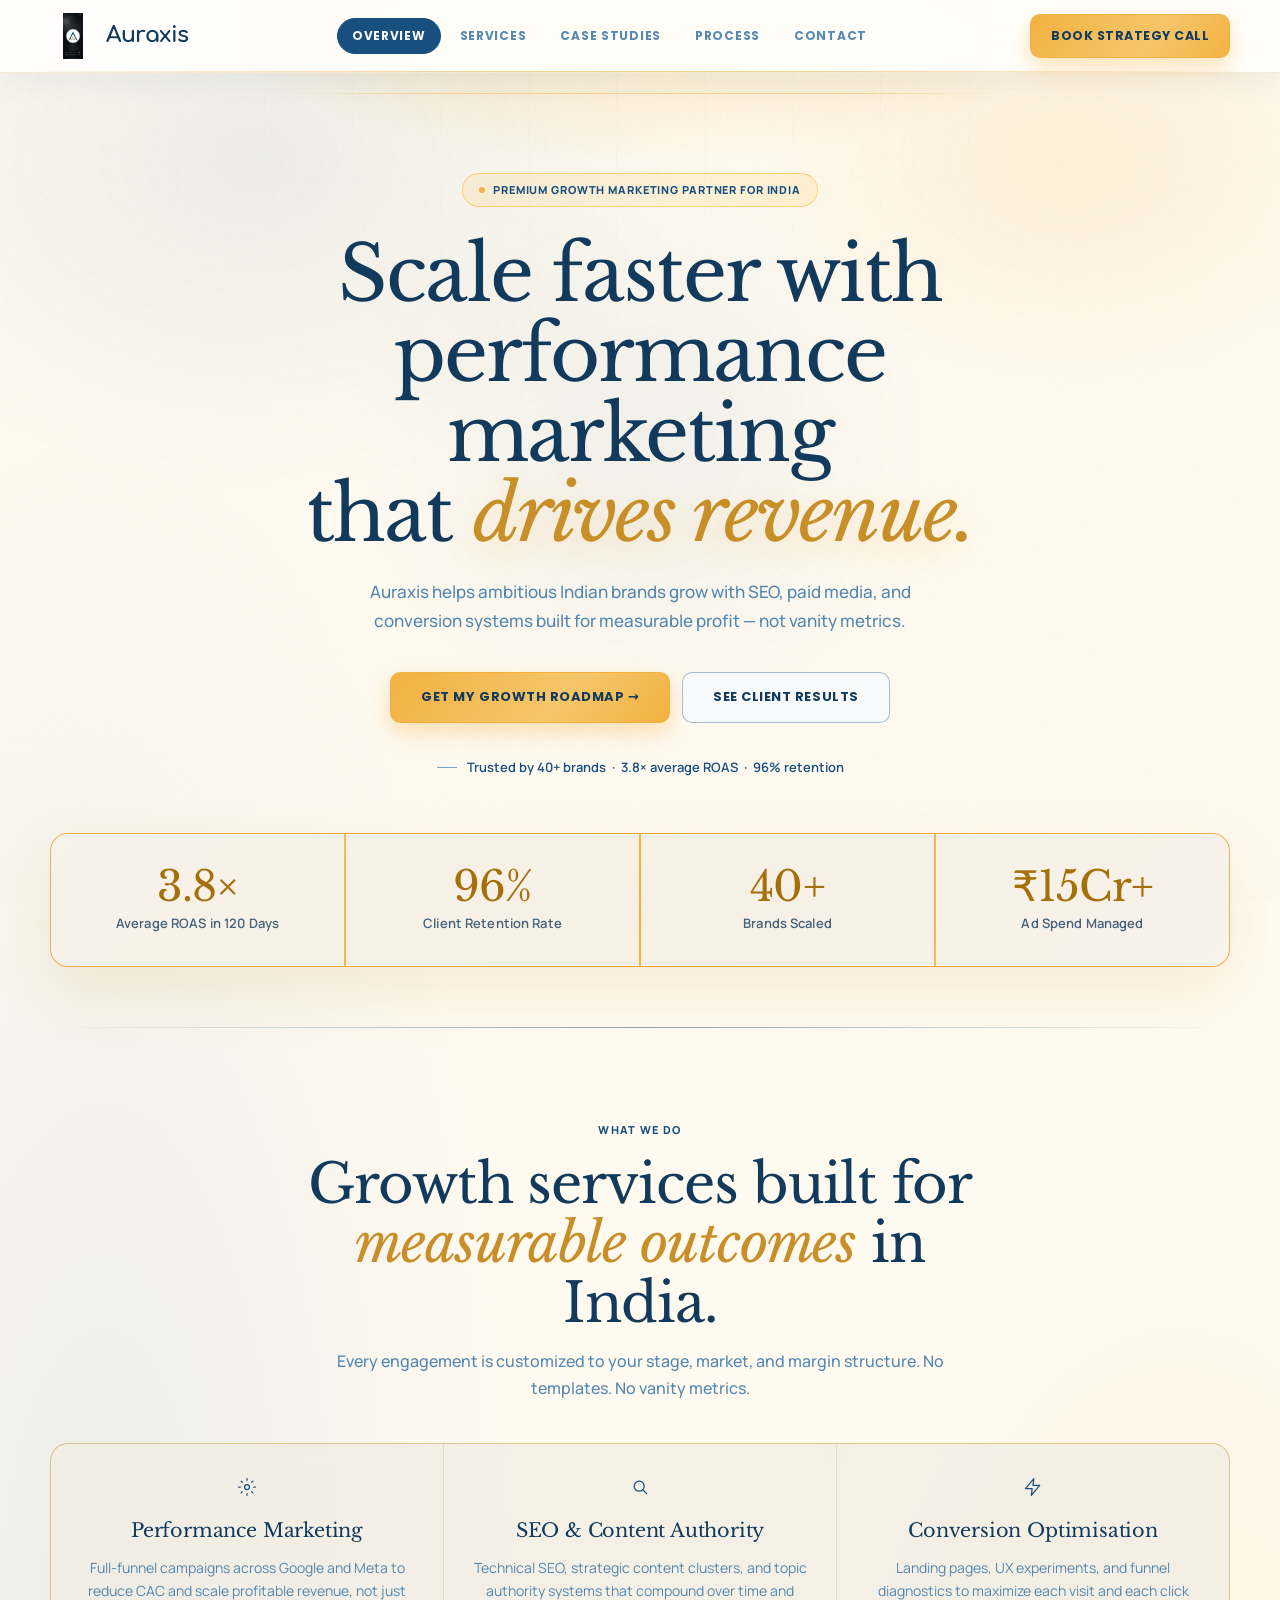
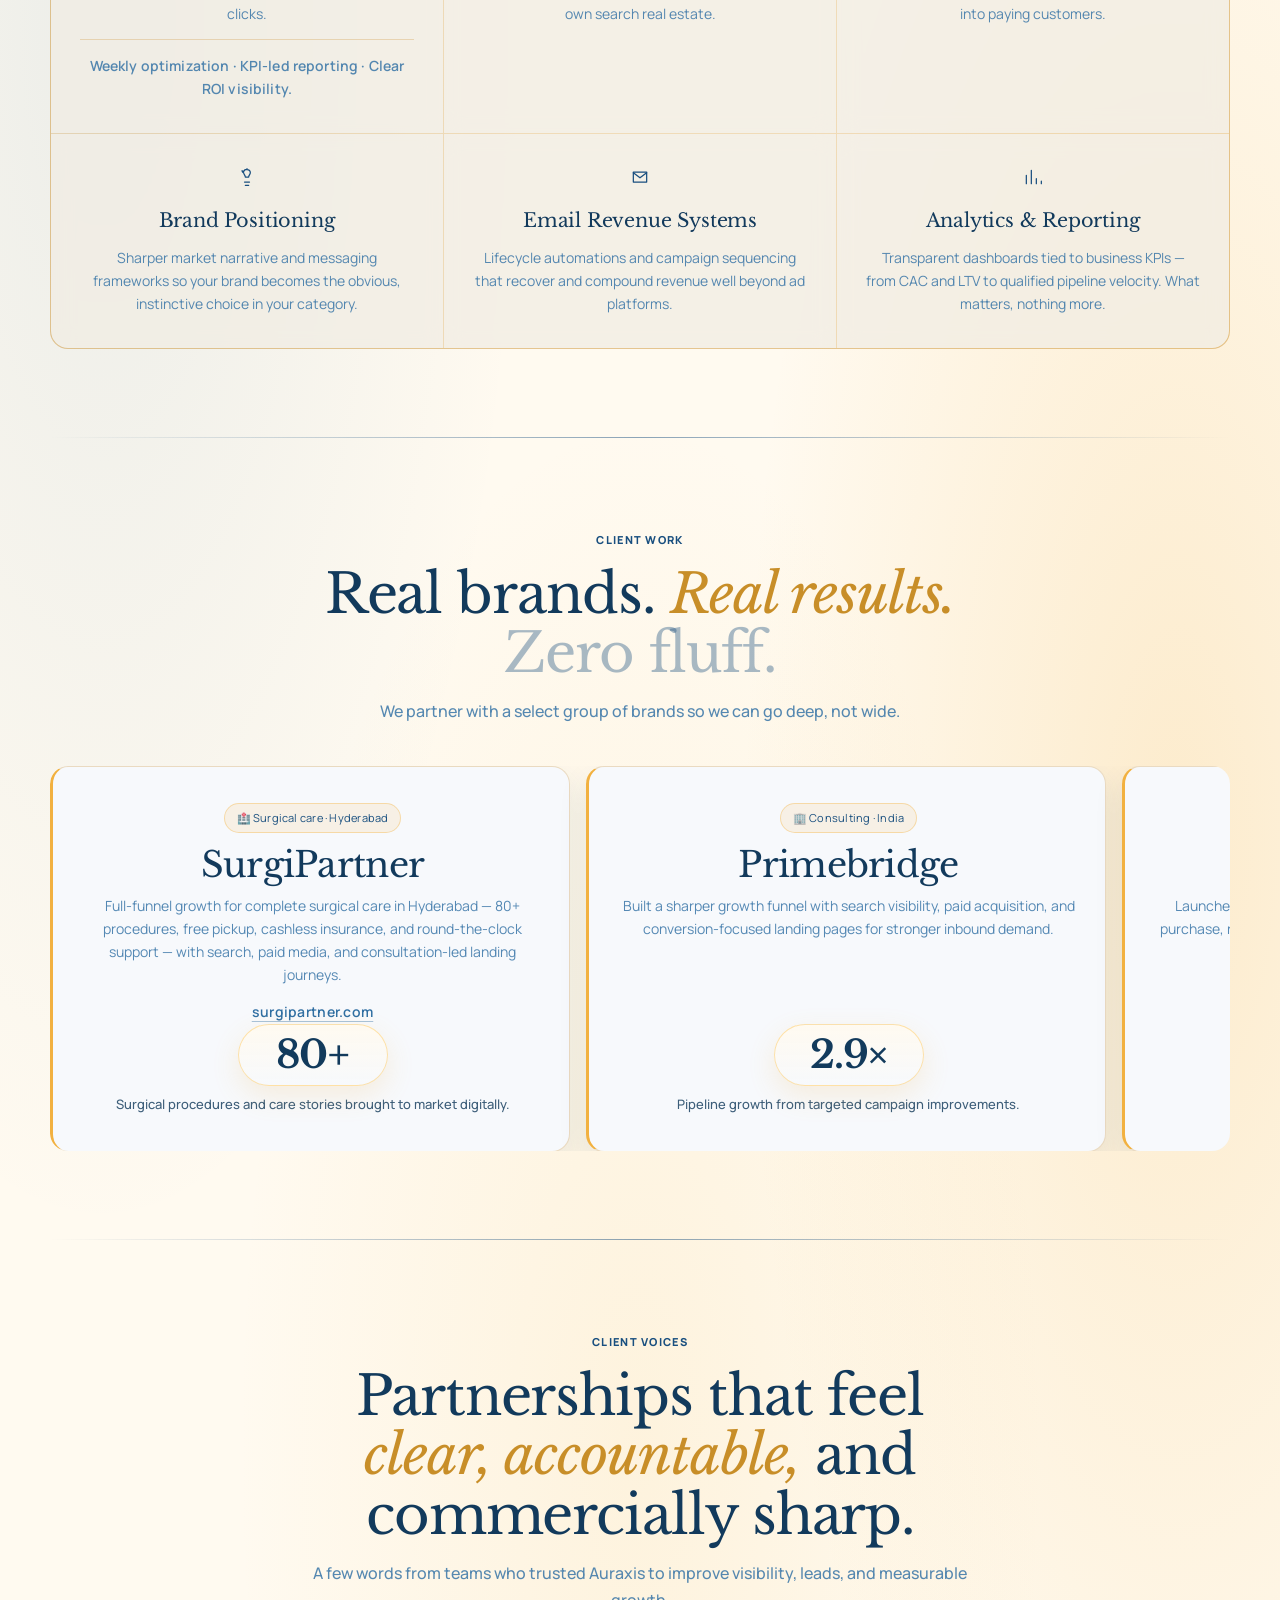
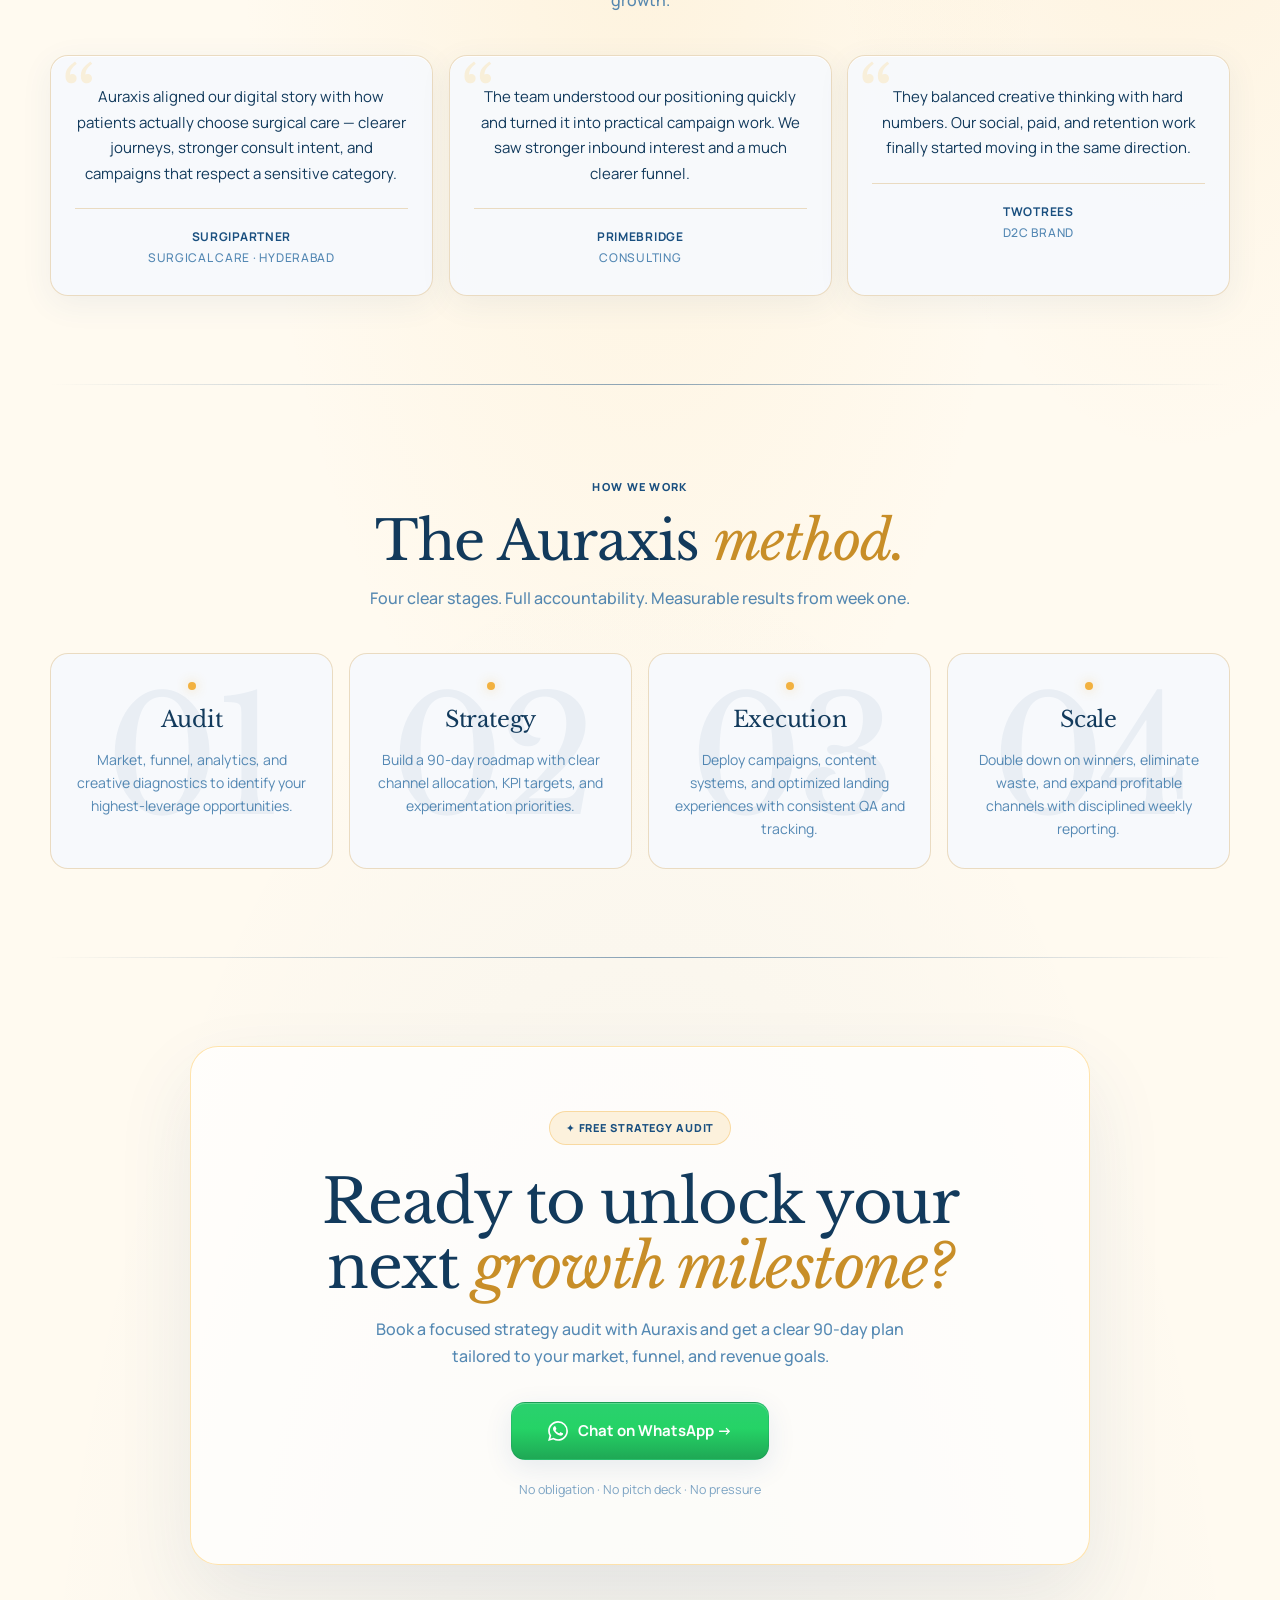
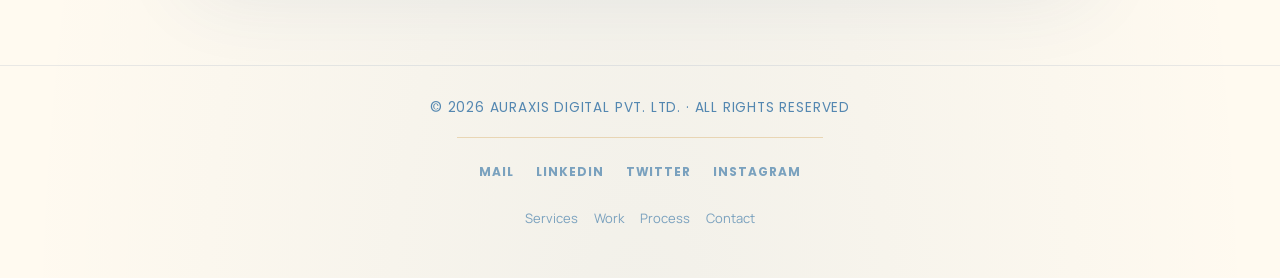
==== index.html @ 8d2d5de3 "Prepare the site for GitHub Pages deployment with a simplified root layout and updated deployment wo" ====
<!DOCTYPE html>

<html lang="en-IN">
<head>
  <meta charset="UTF-8" />
  <meta name="viewport" content="width=device-width, initial-scale=1.0" />
  <title>Auraxis India | Digital Marketing Agency for Growth</title>
  <meta name="description" content="Auraxis is a premium digital marketing agency in India helping brands scale with SEO, performance marketing, creative strategy, and conversion optimization." />
  <meta name="robots" content="index, follow, max-image-preview:large" />
  <meta name="author" content="Auraxis Digital India" />
  <meta name="keywords" content="digital marketing agency India, SEO agency India, performance marketing India, growth marketing India, Auraxis" />
  <link rel="canonical" href="https://auraxis.com/" />
  <meta property="og:type" content="website" />
  <meta property="og:title" content="Auraxis India | Digital Marketing Agency for Growth" />
  <meta property="og:description" content="Scale your brand across India with SEO, paid growth, and conversion-focused digital strategy." />
  <meta property="og:url" content="https://auraxis.com/" />
  <meta property="og:site_name" content="Auraxis India" />
  <meta property="og:image" content="https://auraxis.com/assets/auraxis-logo.png" />
  <meta property="og:image:alt" content="Auraxis India logo" />
  <meta name="twitter:card" content="summary_large_image" />
  <meta name="twitter:title" content="Auraxis India | Digital Marketing Agency for Growth" />
  <meta name="twitter:description" content="Premium digital marketing services for Indian brands: SEO, paid media, and conversion systems." />
  <meta name="twitter:image" content="https://auraxis.com/assets/auraxis-logo.png" />

  <link rel="preconnect" href="https://fonts.googleapis.com" />
  <link rel="preconnect" href="https://fonts.gstatic.com" crossorigin />
  <link href="https://fonts.googleapis.com/css2?family=Comfortaa:wght@400;500;600;700&family=Libre+Baskerville:ital,wght@0,400;0,700;1,400&family=Manrope:wght@400;500;600;700;800&family=Poppins:wght@400;500;600;700;800&display=swap" rel="stylesheet" />

  <script type="application/ld+json">
    {
      "@context": "https://schema.org",
      "@type": "Organization",
      "name": "Auraxis India",
      "url": "https://auraxis.com/",
      "logo": "https://auraxis.com/assets/auraxis-logo.png",
      "description": "Digital marketing agency in India focused on SEO, performance marketing, and conversion growth.",
      "email": "hello@auraxis.com",
      "sameAs": []
    }
  </script>

  <link rel="stylesheet" href="./styles.css" />

</head>
<body>

  <div class="ambient" aria-hidden="true">
    <div class="amb-1"></div>
    <div class="amb-2"></div>
    <div class="amb-3"></div>
  </div>
  <div class="gridlines" aria-hidden="true"></div>

<a class="skip-link" href="#main-content">Skip to main content</a>

  <!-- NAV -->

  <nav class="nav">
    <div class="nav-inner">
      <a class="brand" href="#top" aria-label="Auraxis — home">
        <img class="brand-logo" src="./assets/auraxis-logo.png" width="46" height="46" alt="Auraxis" />
        <span class="brand-name">Auraxis</span>
      </a>
      <button class="nav-toggle" type="button" aria-label="Open navigation menu" aria-expanded="false" aria-controls="primary-navigation">
        <span aria-hidden="true"></span>
        <span aria-hidden="true"></span>
        <span aria-hidden="true"></span>
      </button>
      <div class="nav-tabs" id="primary-navigation" aria-label="Section navigation">
        <a class="tab-link is-active" href="#top">Overview</a>
        <a class="tab-link" href="#services">Services</a>
        <a class="tab-link" href="#work">Case Studies</a>
        <a class="tab-link" href="#process">Process</a>
        <a class="tab-link" href="#contact">Contact</a>
      </div>
      <a class="btn btn-gold nav-cta" href="#contact">Book Strategy Call</a>
    </div>
  </nav>

  <main id="main-content">

  <!-- HERO -->

  <header class="hero container" id="top">
    <div class="hero-inner">
      <div class="eyebrow" data-reveal>Premium Growth Marketing Partner for India</div>
      <h1 data-reveal style="--delay:80ms;">
        Scale faster with<br>
        performance marketing<br>
        that <em>drives revenue.</em>
      </h1>
      <p class="hero-sub" data-reveal style="--delay:160ms;">
        Auraxis helps ambitious Indian brands grow with SEO, paid media, and conversion
        systems built for measurable profit — not vanity metrics.
      </p>
      <div class="hero-cta" data-reveal style="--delay:230ms;">
        <a href="#contact" class="btn btn-gold btn-lg">Get My Growth Roadmap →</a>
        <a href="#work" class="btn btn-lg">See Client Results</a>
      </div>
      <p class="hero-proof" data-reveal style="--delay:290ms;">
        Trusted by 40+ brands &nbsp;·&nbsp; 3.8× average ROAS &nbsp;·&nbsp; 96% retention
      </p>
    </div>

    <div class="stats" data-reveal style="--delay:380ms;">
      <div class="stat">
        <strong>3.8×</strong>
        <span>Average ROAS in 120 Days</span>
      </div>
      <div class="stat">
        <strong>96%</strong>
        <span>Client Retention Rate</span>
      </div>
      <div class="stat">
        <strong>40+</strong>
        <span>Brands Scaled</span>
      </div>
      <div class="stat">
        <strong>₹15Cr+</strong>
        <span>Ad Spend Managed</span>
      </div>
    </div>

  </header>

  <div class="rule"></div>

  <!-- SERVICES -->

  <section id="services">
    <div class="container">
      <div data-reveal>
        <span class="section-label">What We Do</span>
        <h2 class="sec-h2">Growth services built for <em>measurable outcomes</em> in India.</h2>
        <p class="sec-sub">Every engagement is customized to your stage, market, and margin structure. No templates. No vanity metrics.</p>
      </div>

      <div class="services-grid">
    <div class="svc-card" data-reveal>
      <span class="svc-icon" aria-hidden="true"><svg width="20" height="20" viewBox="0 0 24 24" fill="none" xmlns="http://www.w3.org/2000/svg"><circle cx="12" cy="12" r="3" stroke="var(--teal)" stroke-width="1.5"/><path d="M12 2v2M12 20v2M2 12h2M20 12h2M4.93 4.93l1.41 1.41M17.66 17.66l1.41 1.41M4.93 19.07l1.41-1.41M17.66 6.34l1.41-1.41" stroke="var(--teal)" stroke-width="1.5" stroke-linecap="round"/></svg></span>
      <h3>Performance Marketing</h3>
      <p>Full-funnel campaigns across Google and Meta to reduce CAC and scale profitable revenue, not just clicks.</p>
      <p class="svc-proof">Weekly optimization · KPI-led reporting · Clear ROI visibility.</p>
      <span class="svc-arrow">↗</span>
    </div>
    <div class="svc-card" data-reveal style="--delay:60ms;">
      <span class="svc-icon" aria-hidden="true"><svg width="20" height="20" viewBox="0 0 24 24" fill="none" xmlns="http://www.w3.org/2000/svg"><circle cx="11" cy="11" r="6" stroke="var(--teal)" stroke-width="1.5"/><path d="M20 20l-4.35-4.35" stroke="var(--teal)" stroke-width="1.5" stroke-linecap="round"/></svg></span>
      <h3>SEO & Content Authority</h3>
      <p>Technical SEO, strategic content clusters, and topic authority systems that compound over time and own search real estate.</p>
      <span class="svc-arrow">↗</span>
    </div>
    <div class="svc-card" data-reveal style="--delay:120ms;">
      <span class="svc-icon" aria-hidden="true"><svg width="20" height="20" viewBox="0 0 24 24" fill="none" xmlns="http://www.w3.org/2000/svg"><path d="M13 2L3 14h8l-1 8 10-12h-8l1-8z" stroke="var(--teal)" stroke-width="1.5" stroke-linejoin="round" stroke-linecap="round"/></svg></span>
      <h3>Conversion Optimisation</h3>
      <p>Landing pages, UX experiments, and funnel diagnostics to maximize each visit and each click into paying customers.</p>
      <span class="svc-arrow">↗</span>
    </div>
    <div class="svc-card" data-reveal style="--delay:60ms;">
      <span class="svc-icon" aria-hidden="true"><svg width="20" height="20" viewBox="0 0 24 24" fill="none" xmlns="http://www.w3.org/2000/svg"><path d="M9 18h6M10 22h4M12 2v1M8 5.5A4 4 0 0112 3a4 4 0 014 4c0 2-2 3-2 5h-4c0-2-2-3-2-5a4 4 0 01-2-2.5z" stroke="var(--teal)" stroke-width="1.5" stroke-linecap="round" stroke-linejoin="round"/></svg></span>
      <h3>Brand Positioning</h3>
      <p>Sharper market narrative and messaging frameworks so your brand becomes the obvious, instinctive choice in your category.</p>
      <span class="svc-arrow">↗</span>
    </div>
    <div class="svc-card" data-reveal style="--delay:120ms;">
      <span class="svc-icon" aria-hidden="true"><svg width="20" height="20" viewBox="0 0 24 24" fill="none" xmlns="http://www.w3.org/2000/svg"><path d="M4 6h16v12H4V6z" stroke="var(--teal)" stroke-width="1.5" stroke-linejoin="round"/><path d="M4 7l8 6 8-6" stroke="var(--teal)" stroke-width="1.5" stroke-linecap="round" stroke-linejoin="round"/></svg></span>
      <h3>Email Revenue Systems</h3>
      <p>Lifecycle automations and campaign sequencing that recover and compound revenue well beyond ad platforms.</p>
      <span class="svc-arrow">↗</span>
    </div>
    <div class="svc-card" data-reveal style="--delay:180ms;">
      <span class="svc-icon" aria-hidden="true"><svg width="20" height="20" viewBox="0 0 24 24" fill="none" xmlns="http://www.w3.org/2000/svg"><path d="M4 20V10M10 20V4M16 20v-6M22 20v-3" stroke="var(--teal)" stroke-width="1.5" stroke-linecap="round"/></svg></span>
      <h3>Analytics & Reporting</h3>
      <p>Transparent dashboards tied to business KPIs — from CAC and LTV to qualified pipeline velocity. What matters, nothing more.</p>
      <span class="svc-arrow">↗</span>
    </div>
      </div>
    </div>

  </section>

  <div class="rule"></div>

  <!-- CASE STUDIES -->

  <section id="work">
    <div class="container">
      <div data-reveal>
        <span class="section-label">Client Work</span>
        <h2 class="sec-h2">Real brands. <em>Real results.</em> <span class="dim">Zero fluff.</span></h2>
        <p class="sec-sub">We partner with a select group of brands so we can go deep, not wide.</p>
      </div>
      <div class="cases-viewport">
      <div class="cases">
        <article class="case-card" data-reveal>
          <div>
            <span class="case-tag">🏥 Surgical care · Hyderabad</span>
            <h3>SurgiPartner</h3>
            <p>Full-funnel growth for complete surgical care in Hyderabad — 80+ procedures, free pickup, cashless insurance, and round-the-clock support — with search, paid media, and consultation-led landing journeys.</p>
            <p class="case-site"><a href="https://surgipartner.com/" target="_blank" rel="noopener noreferrer">surgipartner.com</a></p>
          </div>
          <div>
            <div class="case-kpi">80+</div>
            <p class="case-result-label">Surgical procedures and care stories brought to market digitally.</p>
          </div>
        </article>
        <article class="case-card" data-reveal style="--delay:80ms;">
          <div>
            <span class="case-tag">🏢 Consulting · India</span>
            <h3>Primebridge</h3>
            <p>Built a sharper growth funnel with search visibility, paid acquisition, and conversion-focused landing pages for stronger inbound demand.</p>
          </div>
          <div>
            <div class="case-kpi">2.9×</div>
            <p class="case-result-label">Pipeline growth from targeted campaign improvements.</p>
          </div>
        </article>
        <article class="case-card" data-reveal style="--delay:140ms;">
          <div>
            <span class="case-tag">🌿 D2C Food Brand · Mumbai</span>
            <h3>TwoTrees</h3>
            <p>Launched an integrated social and paid system focused on repeat purchase, retention, and organic community building across Instagram and Meta.</p>
          </div>
          <div>
            <div class="case-kpi">3.7×</div>
            <p class="case-result-label">Return on ad spend while improving customer LTV.</p>
          </div>
        </article>
        <article class="case-card" data-reveal style="--delay:200ms;">
          <div>
            <span class="case-tag">🎨 Design Studio · India</span>
            <h3>ArtisticSpaze</h3>
            <p>Refined positioning, content, and lead-generation journeys to turn creative credibility into consistent discovery and inquiry volume.</p>
          </div>
          <div>
            <div class="case-kpi">+185%</div>
            <p class="case-result-label">Increase in qualified inquiries through search and social.</p>
          </div>
        </article>
        <article class="case-card" aria-hidden="true">
          <div>
            <span class="case-tag">🏥 Surgical care · Hyderabad</span>
            <h3>SurgiPartner</h3>
            <p>Full-funnel growth for complete surgical care in Hyderabad — 80+ procedures, free pickup, cashless insurance, and round-the-clock support — with search, paid media, and consultation-led landing journeys.</p>
            <p class="case-site"><a href="https://surgipartner.com/" target="_blank" rel="noopener noreferrer" tabindex="-1">surgipartner.com</a></p>
          </div>
          <div>
            <div class="case-kpi">80+</div>
            <p class="case-result-label">Surgical procedures and care stories brought to market digitally.</p>
          </div>
        </article>
        <article class="case-card" aria-hidden="true">
          <div>
            <span class="case-tag">🏢 Consulting · India</span>
            <h3>Primebridge</h3>
            <p>Built a sharper growth funnel with search visibility, paid acquisition, and conversion-focused landing pages for stronger inbound demand.</p>
          </div>
          <div>
            <div class="case-kpi">2.9×</div>
            <p class="case-result-label">Pipeline growth from targeted campaign improvements.</p>
          </div>
        </article>
        <article class="case-card" aria-hidden="true">
          <div>
            <span class="case-tag">🌿 D2C Food Brand · Mumbai</span>
            <h3>TwoTrees</h3>
            <p>Launched an integrated social and paid system focused on repeat purchase, retention, and organic community building across Instagram and Meta.</p>
          </div>
          <div>
            <div class="case-kpi">3.7×</div>
            <p class="case-result-label">Return on ad spend while improving customer LTV.</p>
          </div>
        </article>
        <article class="case-card" aria-hidden="true">
          <div>
            <span class="case-tag">🎨 Design Studio · India</span>
            <h3>ArtisticSpaze</h3>
            <p>Refined positioning, content, and lead-generation journeys to turn creative credibility into consistent discovery and inquiry volume.</p>
          </div>
          <div>
            <div class="case-kpi">+185%</div>
            <p class="case-result-label">Increase in qualified inquiries through search and social.</p>
          </div>
        </article>
      </div>
      </div>
    </div>
  </section>

  <div class="rule"></div>

  <!-- TESTIMONIALS -->

  <section id="testimonials">
    <div class="container">
      <div data-reveal>
        <span class="section-label">Client Voices</span>
        <h2 class="sec-h2">Partnerships that feel <em>clear, accountable,</em> and commercially sharp.</h2>
        <p class="sec-sub">A few words from teams who trusted Auraxis to improve visibility, leads, and measurable growth.</p>
      </div>
      <div class="testimonials-grid">
        <article class="quote-card" data-reveal>
          <p>Auraxis aligned our digital story with how patients actually choose surgical care — clearer journeys, stronger consult intent, and campaigns that respect a sensitive category.</p>
          <div class="quote-author">SurgiPartner <span>Surgical care · Hyderabad</span></div>
        </article>
        <article class="quote-card" data-reveal style="--delay:80ms;">
          <p>The team understood our positioning quickly and turned it into practical campaign work. We saw stronger inbound interest and a much clearer funnel.</p>
          <div class="quote-author">Primebridge <span>Consulting</span></div>
        </article>
        <article class="quote-card" data-reveal style="--delay:160ms;">
          <p>They balanced creative thinking with hard numbers. Our social, paid, and retention work finally started moving in the same direction.</p>
          <div class="quote-author">TwoTrees <span>D2C Brand</span></div>
        </article>
      </div>
    </div>
  </section>

  <div class="rule"></div>

  <!-- PROCESS -->

  <section id="process">
    <div class="container">
      <div data-reveal>
        <span class="section-label">How We Work</span>
        <h2 class="sec-h2">The Auraxis <em>method.</em></h2>
        <p class="sec-sub">Four clear stages. Full accountability. Measurable results from week one.</p>
      </div>
      <div class="process-grid">
        <article class="step-card" data-reveal>
          <div class="step-dot"></div>
          <div class="step-num">01</div>
          <h4>Audit</h4>
          <p>Market, funnel, analytics, and creative diagnostics to identify your highest-leverage opportunities.</p>
        </article>
        <article class="step-card" data-reveal style="--delay:70ms;">
          <div class="step-dot"></div>
          <div class="step-num">02</div>
          <h4>Strategy</h4>
          <p>Build a 90-day roadmap with clear channel allocation, KPI targets, and experimentation priorities.</p>
        </article>
        <article class="step-card" data-reveal style="--delay:130ms;">
          <div class="step-dot"></div>
          <div class="step-num">03</div>
          <h4>Execution</h4>
          <p>Deploy campaigns, content systems, and optimized landing experiences with consistent QA and tracking.</p>
        </article>
        <article class="step-card" data-reveal style="--delay:190ms;">
          <div class="step-dot"></div>
          <div class="step-num">04</div>
          <h4>Scale</h4>
          <p>Double down on winners, eliminate waste, and expand profitable channels with disciplined weekly reporting.</p>
        </article>
      </div>
    </div>
  </section>

  <div class="rule"></div>

  <!-- CTA -->

  <section id="contact">
    <div class="container">
      <div class="cta-wrap" data-reveal>
        <div class="cta-box">
          <div class="cta-badge">✦ Free Strategy Audit</div>
          <h2>Ready to unlock your<br>next <em>growth milestone?</em></h2>
          <p>Book a focused strategy audit with Auraxis and get a clear 90-day plan tailored to your market, funnel, and revenue goals.</p>
          <div class="contact-form">
            <a
              class="btn-whatsapp form-field-full"
              href="https://wa.me/918867850733?text=Hi%20Auraxis%2C%20I%20would%20like%20to%20book%20a%20free%20strategy%20audit."
              target="_blank"
              rel="noopener noreferrer"
            >
              <svg class="btn-whatsapp-icon" width="20" height="20" viewBox="0 0 24 24" aria-hidden="true" xmlns="http://www.w3.org/2000/svg"><path fill="#fff" d="M17.472 14.382c-.297-.149-1.758-.867-2.03-.967-.273-.099-.471-.148-.67.15-.197.297-.767.966-.94 1.164-.173.199-.347.223-.644.075-.297-.15-1.255-.463-2.39-1.475-.883-.788-1.48-1.761-1.653-2.059-.173-.297-.018-.458.13-.606.134-.133.298-.347.446-.52.149-.174.198-.298.298-.497.099-.198.05-.371-.025-.52-.075-.149-.669-1.612-.916-2.207-.242-.579-.487-.5-.669-.51-.173-.008-.371-.01-.57-.01-.198 0-.52.074-.792.372-.272.297-1.04 1.016-1.04 2.479 0 1.462 1.065 2.875 1.213 3.074.149.198 2.096 3.2 5.077 4.487.709.306 1.262.489 1.694.625.712.227 1.36.195 1.871.118.571-.085 1.758-.719 2.006-1.413.248-.694.248-1.289.173-1.413-.074-.124-.272-.198-.57-.347m-5.421 7.403h-.004a9.87 9.87 0 01-5.031-1.378l-.361-.214-3.741.982.998-3.648-.235-.374a9.86 9.86 0 01-1.51-5.26c.001-5.45 4.436-9.884 9.888-9.884 2.64 0 5.122 1.03 6.988 2.898a9.825 9.825 0 012.893 6.994c-.003 5.45-4.435 9.884-9.885 9.884m8.413-18.297A11.815 11.815 0 0012.05 0C5.495 0 .16 5.335.157 11.892c0 2.096.547 4.142 1.588 5.945L.057 24l6.305-1.654a11.882 11.882 0 005.683 1.448h.005c6.554 0 11.89-5.335 11.893-11.893a11.821 11.821 0 00-3.48-8.413z"/></svg>
              Chat on WhatsApp →
            </a>
          </div>
          <p class="cta-note">No obligation · No pitch deck · No pressure</p>
        </div>
      </div>
    </div>
  </section>

  </main>

  <!-- FOOTER -->

  <footer>
    <div class="footer-inner">
      <p class="footer-copy">© 2026 Auraxis Digital Pvt. Ltd. · All Rights Reserved</p>
      <nav class="footer-social" aria-label="Social and email">
        <a class="footer-social-link" href="mailto:hello@auraxis.com">Mail</a>
        <a class="footer-social-link" href="https://www.linkedin.com/company/auraxis" target="_blank" rel="noopener noreferrer">LinkedIn</a>
        <a class="footer-social-link" href="https://twitter.com/auraxis" target="_blank" rel="noopener noreferrer">Twitter</a>
        <a class="footer-social-link" href="https://www.instagram.com/auraxis.media?igsh=MWVzancxaWY5czk3Nw==" target="_blank" rel="noopener noreferrer">Instagram</a>
      </nav>
      <ul class="footer-links">
        <li><a href="#services">Services</a></li>
        <li><a href="#work">Work</a></li>
        <li><a href="#process">Process</a></li>
        <li><a href="#contact">Contact</a></li>
      </ul>
    </div>
  </footer>

  <script>
    const nav = document.querySelector('.nav');
    const navToggle = document.querySelector('.nav-toggle');
    const navLinks = Array.from(document.querySelectorAll('.tab-link, .nav-cta, .brand'));

    if (nav && navToggle) {
      const setMenuOpen = isOpen => {
        nav.classList.toggle('is-open', isOpen);
        navToggle.setAttribute('aria-expanded', String(isOpen));
        navToggle.setAttribute('aria-label', isOpen ? 'Close navigation menu' : 'Open navigation menu');
      };

      navToggle.addEventListener('click', () => setMenuOpen(!nav.classList.contains('is-open')));
      navLinks.forEach(link => link.addEventListener('click', () => setMenuOpen(false)));
      document.addEventListener('keydown', event => {
        if (event.key === 'Escape') setMenuOpen(false);
      });
    }

    // Reveal on scroll
    const revealEls = document.querySelectorAll('[data-reveal]');
    const revealObs = new IntersectionObserver(entries => {
      entries.forEach(e => {
        if (e.isIntersecting) {
          e.target.classList.add('is-visible');
          revealObs.unobserve(e.target);
        }
      });
    }, { threshold: 0.1, rootMargin: '0px 0px -40px 0px' });
    revealEls.forEach(el => revealObs.observe(el));

    // Active tab on scroll
    const tabLinks = Array.from(document.querySelectorAll('.tab-link'));
    const sectionMap = tabLinks.reduce((acc, l) => {
      const el = document.querySelector(l.getAttribute('href'));
      if (el) acc.push({ id: el.id, el });
      return acc;
    }, []);

    const setActive = id => {
      tabLinks.forEach(l => l.classList.toggle('is-active', l.getAttribute('href') === `#${id}`));
    };

    const onScroll = () => {
      const scrollY = window.scrollY + 120;
      let current = sectionMap[0]?.id;
      for (const { id, el } of sectionMap) {
        if (el.offsetTop <= scrollY) current = id;
      }
      setActive(current);
      if (nav) nav.classList.toggle('scrolled', window.scrollY > 16);
    };

    window.addEventListener('scroll', onScroll, { passive: true });
    onScroll();

  </script>

</body>
</html>
---- styles.css ----
:root {
  /* Neutrals + surfaces — same hex tokens as v2; v1 maps them to yellow-forward surfaces + blue type */
  --bg: #fff2d6;
  --bg2: #fff2d6;
  --surface: #e3e8ef;
  --surface2: #fff2d6;
  --line: rgba(200, 142, 40, 0.28);
  --line2: rgba(25,79,127,0.5);
  --text: #123a5c;
  --muted: rgba(47, 111, 163, 0.82);
  --dim: rgba(47, 111, 163, 0.62);
  --inverse-text: #f7f9fc;
  --gold: #f2b140;
  --gold2: #f5c66a;
  --gold-text: #c88e28;
  --gold-glow: rgba(242,177,64,0.34);
  --gold-dim: rgba(242,177,64,0.16);
  --brand-blue: #194f7f;
  --brand-blue2: #2f6fa3;
  --support-blue: #2f6fa3;
  --support-blue-dark: #123a5c;
  --support-blue-light: #6f9fc7;
  --warm-cta: #c88e28;
  --warm-soft: #fff2d6;
  --neutral-100: #f7f9fc;
  --neutral-200: #e3e8ef;
  --success: #3bb273;
  --teal: var(--brand-blue);
  --teal2: var(--brand-blue2);
  --teal-glow: rgba(25,79,127,0.24);
  --max: 1180px;
  --r: 14px;
  --r2: 18px;
  /* Editorial golds (Mywork-aligned accents) */
  --gold-shine: #ffb21a;
  --gold-shine2: #ffd36b;
  --gold-accent: rgba(255, 178, 26, 1);
  --editorial-shadow: rgba(46, 80, 136, 0.12);
}

*, *::before, *::after { box-sizing: border-box; margin: 0; padding: 0; }
html { scroll-behavior: smooth; }

::selection {
  background: rgba(255, 178, 26, 0.3);
  color: #19304f;
}

main {
  position: relative;
  z-index: 1;
}

body {
  font-family: 'Manrope', system-ui, sans-serif;
  background:
    radial-gradient(ellipse 125% 88% at 50% -22%, rgba(255, 250, 240, 0.95) 0%, transparent 58%),
    radial-gradient(ellipse 72% 52% at 8% 32%, rgba(47, 111, 163, 0.09) 0%, transparent 46%),
    radial-gradient(ellipse 68% 48% at 92% 48%, rgba(242, 177, 64, 0.2) 0%, transparent 50%),
    radial-gradient(ellipse 88% 52% at 50% 102%, rgba(25, 79, 127, 0.06) 0%, transparent 55%),
    radial-gradient(ellipse 70% 45% at 50% 60%, rgba(245, 198, 106, 0.14) 0%, transparent 45%),
    #fffaf0;
  color: var(--text);
  overflow-x: hidden;
  -webkit-font-smoothing: antialiased;
  line-height: 1.6;
}

a { text-decoration: none; color: inherit; }
::-webkit-scrollbar { width: 2px; }
::-webkit-scrollbar-thumb { background: var(--gold); border-radius: 2px; }

/* ── NOISE OVERLAY (premium paper grain) ── */
body::before {
  content: '';
  position: fixed;
  inset: 0;
  pointer-events: none;
  z-index: 0;
  opacity: 0.035;
  background-image: url("data:image/svg+xml,%3Csvg viewBox='0 0 256 256' xmlns='http://www.w3.org/2000/svg'%3E%3Cfilter id='n'%3E%3CfeTurbulence type='fractalNoise' baseFrequency='0.85' numOctaves='4' stitchTiles='stitch'/%3E%3C/filter%3E%3Crect width='100%25' height='100%25' filter='url(%23n)'/%3E%3C/svg%3E");
  mix-blend-mode: multiply;
}

/* ── AMBIENT BG LAYERS ── */
.ambient {
  position: fixed; inset: 0; pointer-events: none; z-index: 0; opacity: 0.62;
}
.amb-1 {
  position: absolute;
  width: 980px; height: 760px;
  top: -220px; left: -240px;
  background: radial-gradient(ellipse at center, rgba(25, 79, 127, 0.12) 0%, transparent 62%);
  animation: ambFloat 18s ease-in-out infinite alternate;
}
.amb-2 {
  position: absolute;
  width: 780px; height: 560px;
  top: -120px; right: -180px;
  background: radial-gradient(ellipse at center, rgba(245, 198, 106, 0.32) 0%, transparent 58%);
  animation: ambFloat 22s ease-in-out infinite alternate-reverse;
}
.amb-3 {
  position: absolute;
  width: 720px; height: 720px;
  bottom: 12vh; left: 22%;
  background: radial-gradient(ellipse at center, rgba(47, 111, 163, 0.1) 0%, transparent 58%);
  animation: ambFloat 28s ease-in-out infinite alternate;
}
@keyframes ambFloat {
  0%   { transform: translate(0,0) scale(1); }
  50%  { transform: translate(40px, 30px) scale(1.06); }
  100% { transform: translate(-20px, 50px) scale(0.96); }
}

/* skip link */
.skip-link {
  position: absolute; left: 12px; top: -48px;
  padding: 10px 14px; background: var(--gold); color: var(--support-blue-dark);
  border-radius: 10px; font-weight: 700; z-index: 100;
}
.skip-link:focus { top: 12px; }

/* ── GRID LINE DECORATION ── */
.gridlines {
  position: fixed; inset: 0; pointer-events: none; z-index: 0;
  background-image:
    linear-gradient(rgba(25, 79, 127, 0.045) 1px, transparent 1px),
    linear-gradient(90deg, rgba(25, 79, 127, 0.045) 1px, transparent 1px);
  background-size: 88px 88px;
  mask-image: radial-gradient(ellipse 82% 70% at 50% 0%, rgba(0, 0, 0, 0.55) 0%, transparent 72%);
  opacity: 0.85;
}

/* ── NAV ── */
.nav {
  position: sticky; top: 0; z-index: 50;
  backdrop-filter: blur(24px) saturate(180%);
  -webkit-backdrop-filter: blur(24px) saturate(180%);
  background: rgba(255, 255, 255, 0.88);
  border-bottom: 1px solid rgba(200, 142, 40, 0.18);
  box-shadow:
    0 1px 0 rgba(255, 255, 255, 0.7) inset,
    0 10px 28px rgba(25, 79, 127, 0.06);
  transition: box-shadow 0.35s ease;
}
.nav.scrolled {
  box-shadow:
    0 1px 0 rgba(255, 255, 255, 0.7) inset,
    0 0 0 1px rgba(255, 178, 26, 0.08),
    0 12px 36px rgba(255, 178, 26, 0.14),
    0 18px 44px rgba(25, 79, 127, 0.07);
}
.nav::after {
  content: '';
  position: absolute;
  left: 0;
  right: 0;
  bottom: 0;
  height: 1px;
  background: linear-gradient(90deg, transparent 0%, rgba(242,177,64,0.55) 35%, rgba(245,198,106,0.75) 50%, rgba(242,177,64,0.55) 65%, transparent 100%);
  pointer-events: none;
}

.nav-inner {
  width: min(100% - 40px, var(--max));
  margin-inline: auto;
  height: 72px;
  display: flex; align-items: center; justify-content: space-between; gap: 20px;
}

.brand {
  display: inline-flex; align-items: center; gap: 10px;
  font-family: 'Comfortaa', system-ui, sans-serif;
  font-weight: 700; font-size: 18px;
  letter-spacing: -0.01em;
  flex-shrink: 0;
  text-decoration: none;
  color: inherit;
}
.brand-logo {
  width: 46px;
  height: 46px;
  object-fit: contain;
  flex-shrink: 0;
}
.brand-name {
  font-family: 'Comfortaa', system-ui, sans-serif;
  font-size: 22px;
  font-weight: 800;
  letter-spacing: -0.02em;
  color: var(--text);
}
@keyframes brand-pop { 0%, 100% { opacity: 1; } 50% { opacity: 1; } }

.nav-tabs {
  display: flex; align-items: center; gap: 4px;
  flex: 1; justify-content: center;
  overflow-x: auto; scrollbar-width: none;
}
.nav-tabs::-webkit-scrollbar { display: none; }

.nav-toggle {
  display: none;
  width: 44px;
  height: 44px;
  align-items: center;
  justify-content: center;
  flex-direction: column;
  gap: 5px;
  border: 1px solid rgba(25,79,127,0.36);
  border-radius: 10px;
  background: rgba(247,249,252,0.75);
  color: var(--text);
  cursor: pointer;
}
.nav-toggle span {
  width: 20px;
  height: 2px;
  border-radius: 999px;
  background: var(--brand-blue);
  transition: transform 0.2s, opacity 0.2s;
}
.nav.is-open .nav-toggle span:nth-child(1) { transform: translateY(7px) rotate(45deg); }
.nav.is-open .nav-toggle span:nth-child(2) { opacity: 0; }
.nav.is-open .nav-toggle span:nth-child(3) { transform: translateY(-7px) rotate(-45deg); }

.tab-link {
  color: var(--muted); font-size: 12px; font-weight: 700;
  font-family: 'Poppins', system-ui, sans-serif;
  letter-spacing: 0.06em;
  text-transform: uppercase;
  padding: 7px 14px; border-radius: 999px;
  border: 1px solid transparent; white-space: nowrap;
  transition: all 0.2s;
}
.tab-link:hover { color: var(--text); border-color: var(--line2); background: rgba(247,249,252,0.65); }
.tab-link.is-active { color: var(--inverse-text); background: var(--teal); border-color: var(--teal); font-weight: 700; }

.btn {
  display: inline-flex; align-items: center; gap: 8px;
  padding: 11px 20px; border-radius: 10px;
  font-size: 12.5px; font-weight: 700;
  font-family: 'Poppins', system-ui, sans-serif;
  letter-spacing: 0.04em;
  text-transform: uppercase;
  border: 1px solid rgba(25,79,127,0.36);
  background: rgba(247,249,252,0.85);
  color: var(--text);
  transition: all 0.22s;
  white-space: nowrap;
}
.btn:hover { background: var(--surface2); border-color: var(--brand-blue); transform: translateY(-1px); }
.btn-gold {
  background: linear-gradient(130deg, var(--gold) 0%, var(--gold2) 60%, var(--gold) 100%);
  border-color: var(--gold);
  color: var(--support-blue-dark);
  font-weight: 700;
  box-shadow: 0 10px 22px rgba(242,177,64,0.34);
}
.btn-gold:hover {
  background: linear-gradient(135deg, var(--gold2) 0%, var(--gold) 100%);
  border-color: var(--gold2);
  box-shadow:
    0 14px 28px rgba(242, 177, 64, 0.42),
    0 0 18px rgba(255, 178, 26, 0.45);
  transform: translateY(-2px);
}
.btn-lg { padding: 14px 30px; font-size: 13px; border-radius: 10px; }

/* ── CONTAINER ── */
.container {
  width: min(100% - 40px, var(--max));
  margin-inline: auto;
  position: relative; z-index: 1;
}

/* ── HERO ── */
.hero {
  padding: 100px 0 60px;
  position: relative; z-index: 1;
}
.hero::before {
  content: '';
  position: absolute;
  left: 50%;
  top: -80px;
  transform: translateX(-50%);
  width: min(900px, 100vw);
  height: 420px;
  background: radial-gradient(ellipse 72% 58% at 50% 0%, rgba(245,198,106,0.35) 0%, rgba(242,177,64,0.12) 45%, transparent 70%);
  pointer-events: none;
  z-index: -1;
}
.hero::after {
  content: '';
  position: absolute;
  left: 50%;
  top: 20px;
  transform: translateX(-50%);
  width: min(720px, 92vw);
  height: 1px;
  background: linear-gradient(90deg, transparent, rgba(242,177,64,0.45) 20%, rgba(245,198,106,0.65) 50%, rgba(242,177,64,0.45) 80%, transparent);
  pointer-events: none;
  z-index: -1;
}

.hero-inner {
  max-width: 820px;
  margin-inline: auto;
  text-align: center;
}

@keyframes eyebrow-shimmer {
  0% { background-position: 0% 50%; }
  100% { background-position: 200% 50%; }
}

.eyebrow {
  display: inline-flex; align-items: center; gap: 8px;
  background: linear-gradient(
    105deg,
    rgba(255, 178, 26, 0.1) 0%,
    rgba(255, 211, 107, 0.2) 35%,
    rgba(255, 178, 26, 0.12) 70%,
    rgba(255, 211, 107, 0.16) 100%
  );
  background-size: 220% 100%;
  animation: eyebrow-shimmer 6s ease-in-out infinite alternate;
  border: 1px solid rgba(255, 178, 26, 0.5);
  color: var(--teal);
  border-radius: 999px;
  font-size: 11px; font-weight: 800;
  letter-spacing: 0.08em; text-transform: uppercase;
  padding: 7px 16px;
  margin-bottom: 28px;
}
.eyebrow::before {
  content: '';
  width: 6px; height: 6px;
  border-radius: 50%;
  background: var(--gold);
  animation: pulse-dot 1.8s ease-in-out infinite;
}
@keyframes pulse-dot {
  0%, 100% { opacity: 1; transform: scale(1); }
  50% { opacity: 0.4; transform: scale(0.7); }
}

h1 {
  font-family: 'Libre Baskerville', Georgia, serif;
  font-size: clamp(2.6rem, 6vw, 5rem);
  font-weight: 400;
  line-height: 1.04;
  letter-spacing: -0.025em;
  color: var(--text);
  margin-bottom: 24px;
}
h1 em {
  font-family: 'Libre Baskerville', Georgia, serif;
  font-style: italic;
  font-weight: 400;
  color: var(--gold-text);
  text-shadow: 0 12px 36px rgba(242, 177, 64, 0.28);
}
h1 .dim { color: rgba(25, 79, 127, 0.38); }

.hero-sub {
  font-size: 17px; font-weight: 500;
  color: var(--muted);
  max-width: 560px;
  line-height: 1.7;
  margin-inline: auto;
  margin-bottom: 36px;
}

.hero-cta {
  display: flex; gap: 12px; flex-wrap: wrap;
  justify-content: center;
  margin-bottom: 24px;
}

.hero-proof {
  display: inline-flex; align-items: center; gap: 10px;
  color: var(--teal); font-size: 13px; font-weight: 600;
  margin-top: 10px;
  justify-content: center;
}
.hero-proof::before {
  content: '';
  display: inline-block;
  width: 20px; height: 1px;
  background: var(--dim);
}

/* stats strip */
.stats {
  margin-top: 56px;
  display: grid;
  grid-template-columns: repeat(4, 1fr);
  gap: 2px;
  background: linear-gradient(135deg, var(--gold2), var(--gold), var(--gold2));
  border: 1px solid rgba(200, 142, 40, 0.35);
  border-radius: var(--r2);
  overflow: hidden;
  box-shadow: 0 24px 60px rgba(200, 142, 40, 0.14);
}

.stat {
  background: rgba(247,249,252,0.88);
  padding: 24px 20px;
  text-align: center;
  display: flex;
  flex-direction: column;
  align-items: center;
  justify-content: center;
  min-height: 132px;
  transition: background 0.2s, color 0.2s;
}
.stat:hover { background: var(--brand-blue); }
.stat:hover strong {
  background: none;
  -webkit-background-clip: unset;
  background-clip: unset;
  -webkit-text-fill-color: var(--inverse-text);
  color: var(--inverse-text);
}
.stat:hover span { color: var(--neutral-200); }

.stat strong {
  display: block;
  font-family: 'Libre Baskerville', Georgia, serif;
  font-size: clamp(1.8rem, 3.5vw, 2.6rem);
  font-weight: 400;
  letter-spacing: -0.02em;
  line-height: 1;
  margin-bottom: 6px;
  color: #a56f0a;
  -webkit-text-fill-color: currentColor;
}
.stat span {
  color: rgba(18, 58, 92, 0.78);
  font-size: 13px;
  font-weight: 600;
  letter-spacing: 0.01em;
}

/* ── SECTION COMMON ── */
section { padding: 88px 0; scroll-margin-top: 94px; position: relative; z-index: 1; }

.section-label {
  display: inline-block;
  font-size: 11px; font-weight: 800;
  letter-spacing: 0.12em; text-transform: uppercase;
  color: var(--teal);
  margin-bottom: 16px;
}

.sec-h2 {
  font-family: 'Libre Baskerville', Georgia, serif;
  font-size: clamp(2rem, 4.5vw, 3.4rem);
  font-weight: 400; line-height: 1.1;
  letter-spacing: -0.02em;
  max-width: 700px;
}
.sec-h2 em { font-style: italic; color: var(--gold-text); }
.sec-h2 .dim { color: rgba(25, 79, 127, 0.38); }

.sec-sub {
  margin-top: 14px;
  color: var(--muted); font-size: 16px; font-weight: 500;
  max-width: 680px; line-height: 1.7;
}
#services .container > div:first-child,
#work .container > div:first-child,
#testimonials .container > div:first-child,
#process .container > div:first-child {
  text-align: center;
}
#services .sec-h2,
#work .sec-h2,
#testimonials .sec-h2,
#process .sec-h2,
#services .sec-sub,
#work .sec-sub,
#testimonials .sec-sub,
#process .sec-sub {
  margin-inline: auto;
}

/* ── DIVIDER LINE ── */
.rule {
  width: min(100% - 40px, var(--max));
  margin-inline: auto;
  height: 1px;
  background: linear-gradient(90deg, transparent, var(--line2), transparent);
}

/* ── SERVICES ── */
#services { background: transparent; }

.services-grid {
  margin-top: 40px;
  display: grid;
  grid-template-columns: repeat(3, 1fr);
  gap: 1px;
  background: var(--line);
  border: 1px solid var(--line);
  border-radius: var(--r2);
  overflow: hidden;
}

.svc-card {
  background: rgba(247, 249, 252, 0.68);
  backdrop-filter: blur(10px);
  -webkit-backdrop-filter: blur(10px);
  padding: 32px 28px;
  position: relative;
  border: 1px solid transparent;
  transition: background 0.3s, transform 0.28s, box-shadow 0.28s, border-color 0.28s;
  cursor: default;
  text-align: center;
}
.svc-card::before {
  content: '';
  position: absolute;
  inset: 0 0 auto 0;
  height: 4px;
  background: linear-gradient(90deg, var(--gold), var(--gold2));
  opacity: 0;
  transition: opacity 0.3s;
}
.svc-card::after {
  content: '';
  position: absolute;
  inset: 0;
  background: linear-gradient(135deg, var(--gold-glow), rgba(245,198,106,0.2) 100%);
  opacity: 0;
  transition: opacity 0.4s;
}
.svc-card:hover {
  background: rgba(255, 250, 240, 0.82);
  transform: translateY(-4px);
  box-shadow: 0 20px 48px var(--editorial-shadow);
  border-color: rgba(255, 178, 26, 0.15);
}
.svc-card:hover::before { opacity: 1; }
.svc-card:hover::after { opacity: 1; }

.svc-icon {
  margin-bottom: 18px;
  display: flex;
  align-items: center;
  justify-content: center;
  margin-inline: auto;
}
.svc-icon svg {
  width: 20px;
  height: 20px;
  flex-shrink: 0;
}

.svc-card h3 {
  font-family: 'Libre Baskerville', Georgia, serif;
  font-size: 1.2rem; font-weight: 400;
  margin-bottom: 10px; color: var(--text);
  letter-spacing: -0.01em;
}

.svc-card p { color: var(--muted); font-size: 14px; line-height: 1.65; }

.svc-proof {
  margin-top: 14px;
  padding-top: 14px;
  border-top: 1px solid var(--line);
  color: var(--teal);
  font-size: 12px; font-weight: 600;
  letter-spacing: 0.01em;
  text-align: center;
}

.svc-arrow {
  position: absolute; top: 28px; right: 24px;
  font-size: 16px; color: var(--dim);
  opacity: 0; transform: translate(-4px, 4px);
  transition: transform 0.35s cubic-bezier(0.16, 1, 0.3, 1), color 0.35s ease, opacity 0.3s ease;
}
.svc-card:hover .svc-arrow {
  opacity: 1;
  transform: translate(3px, -3px);
  color: var(--gold-shine);
}

/* ── CASE STUDIES ── */

.cases-viewport {
  margin-top: 40px;
  overflow: hidden;
  border-radius: var(--r2);
}

.cases {
  --case-gap: 16px;
  display: flex;
  align-items: stretch;
  gap: var(--case-gap);
  width: max-content;
  animation: caseTicker 28s linear infinite;
  will-change: transform;
}
.cases-viewport:hover .cases { animation-play-state: paused; }
@keyframes caseTicker {
  0% { transform: translateX(0); }
  100% { transform: translateX(calc(-50% - (var(--case-gap) / 2))); }
}

.case-card {
  background: var(--neutral-100);
  border: 1px solid var(--line);
  border-left: 3px solid var(--gold);
  border-radius: var(--r2);
  padding: 36px 29px 36px 32px;
  display: flex; flex-direction: column; justify-content: space-between;
  min-height: 300px;
  position: relative;
  overflow: hidden;
  box-shadow: 0 12px 30px rgba(25,79,127,0.09);
  transition: border-color 0.3s, transform 0.3s, box-shadow 0.3s;
  text-align: center;
  flex: 0 0 min(520px, calc((100vw - 72px) / 2));
}
.case-card::before {
  content: '';
  position: absolute; inset: 0;
  background:
    radial-gradient(circle at 100% 100%, var(--gold-glow) 0%, transparent 55%),
    linear-gradient(135deg, rgba(245,198,106,0.2), transparent 42%);
  opacity: 0; transition: opacity 0.5s;
}
.case-card:hover { border-color: rgba(25,79,127,0.38); transform: translateY(-4px); box-shadow: 0 20px 44px rgba(25,79,127,0.15); }
.case-card:hover::before { opacity: 1; }

.case-tag {
  display: inline-block;
  border: 1px solid rgba(242,177,64,0.38);
  background: rgba(242,177,64,0.12);
  color: var(--teal);
  border-radius: 999px; font-size: 11px;
  padding: 5px 12px; margin-bottom: 16px;
  letter-spacing: 0.02em;
}

.case-card h3 {
  font-family: 'Libre Baskerville', Georgia, serif;
  font-size: 2.2rem; font-weight: 400;
  line-height: 0.95; letter-spacing: -0.02em;
  color: var(--text); margin-bottom: 12px;
}

.case-card > div:first-child p {
  color: var(--muted); font-size: 14px; line-height: 1.65;
}

.case-kpi {
  position: relative;
  z-index: 0;
  font-family: 'Libre Baskerville', Georgia, serif;
  display: inline-flex;
  align-items: center;
  justify-content: center;
  min-width: 150px;
  padding: 12px 20px;
  border-radius: 999px;
  font-size: 2.4rem;
  font-weight: 700;
  letter-spacing: -0.02em;
  line-height: 1;
  margin-inline: auto;
  color: var(--support-blue-dark);
  -webkit-text-fill-color: currentColor;
}
.case-kpi::before {
  content: '';
  position: absolute;
  inset: 0;
  z-index: -1;
  border-radius: 999px;
  background: linear-gradient(180deg, rgba(255, 250, 240, 0.98) 0%, rgba(247, 249, 252, 0.96) 100%);
  border: 1px solid rgba(255, 178, 26, 0.35);
  box-shadow: 0 10px 28px rgba(242, 177, 64, 0.16);
}
.case-result-label {
  color: rgba(18, 58, 92, 0.82);
  font-size: 13px;
  font-weight: 500;
  margin-top: 8px;
}

.case-site {
  margin-top: 14px;
  font-size: 12px;
  font-weight: 600;
  letter-spacing: 0.02em;
}
.case-site a {
  color: var(--brand-blue2);
  text-decoration: underline;
  text-decoration-color: rgba(47, 111, 163, 0.4);
  text-decoration-thickness: 1px;
  text-underline-offset: 4px;
  border-bottom: none;
  padding-bottom: 0;
  transition: color 0.2s, text-decoration-color 0.2s;
}
.case-site a:hover {
  color: var(--support-blue-dark);
  text-decoration-color: rgba(242, 177, 64, 0.75);
}

/* ── TESTIMONIALS ── */
.testimonials-grid {
  margin-top: 40px;
  display: grid;
  grid-template-columns: repeat(3, 1fr);
  gap: 16px;
}
.quote-card {
  background: rgba(247,249,252,0.96);
  border: 1px solid var(--line);
  border-radius: var(--r2);
  padding: 28px 24px;
  box-shadow:
    inset 0 1px 0 rgba(255, 255, 255, 0.9),
    0 8px 32px rgba(46, 80, 136, 0.07);
  position: relative;
  overflow: hidden;
  text-align: center;
}
.quote-card::before {
  content: '“';
  position: absolute;
  top: 4px;
  left: 10px;
  font-family: 'Libre Baskerville', Georgia, serif;
  font-size: 80px;
  line-height: 1;
  color: var(--gold-accent);
  opacity: 0.15;
  pointer-events: none;
  z-index: 0;
}
.quote-card p {
  color: var(--text);
  font-size: 15px;
  line-height: 1.7;
  position: relative;
  z-index: 1;
}
.quote-author {
  margin-top: 22px;
  padding-top: 18px;
  border-top: 1px solid var(--line);
  color: var(--brand-blue);
  font-weight: 700;
  font-size: 12px;
  letter-spacing: 0.06em;
  text-transform: uppercase;
  text-align: center;
  position: relative;
  z-index: 1;
}
.quote-author span {
  display: block;
  color: var(--muted);
  font-weight: 500;
  margin-top: 2px;
}

/* ── NUMBERS BAND ── */
.numband {
  margin: 0;
  padding: 0;
  position: relative; z-index: 1;
}
.numband-inner {
  width: min(100% - 40px, var(--max));
  margin-inline: auto;
  border: 1px solid var(--line);
  border-radius: var(--r2);
  background: linear-gradient(135deg, rgba(242,177,64,0.26) 0%, rgba(245,198,106,0.2) 100%);
  display: grid;
  grid-template-columns: repeat(4, 1fr);
  gap: 1px;
  overflow: hidden;
}
.nb {
  background: rgba(247,249,252,0.78);
  padding: 36px 24px;
  text-align: center;
}
.nb-n {
  font-family: 'Libre Baskerville', Georgia, serif;
  font-size: clamp(2rem, 3.5vw, 2.8rem);
  font-weight: 400;
  color: var(--text); letter-spacing: -0.03em; line-height: 1;
  margin-bottom: 8px;
}
.nb-n em { color: var(--gold-text); font-style: normal; }
.nb-l { color: var(--muted); font-size: 12.5px; font-weight: 500; }

/* ── PROCESS ── */

.process-grid {
  margin-top: 40px;
  display: grid;
  grid-template-columns: repeat(4, 1fr);
  gap: 16px;
}

.step-card {
  background: var(--neutral-100);
  border: 1px solid var(--line);
  border-radius: var(--r2);
  padding: 28px 24px;
  position: relative;
  overflow: hidden;
  transition: border-color 0.3s;
  text-align: center;
}
.step-card:hover { border-color: rgba(25,79,127,0.34); transform: translateY(-3px); box-shadow: 0 14px 30px rgba(25,79,127,0.11); }

.step-card > .step-dot,
.step-card > h4,
.step-card > p {
  position: relative;
  z-index: 1;
}

.step-num {
  font-family: 'Libre Baskerville', Georgia, serif;
  font-size: clamp(7rem, 16vw, 10rem);
  font-weight: 400;
  color: var(--brand-blue);
  opacity: 0.06;
  line-height: 1;
  letter-spacing: -0.04em;
  position: absolute;
  top: 50%;
  left: 50%;
  transform: translate(-50%, -52%);
  pointer-events: none;
  z-index: 0;
}

.step-card h4 {
  font-family: 'Libre Baskerville', Georgia, serif;
  font-size: 1.4rem; font-weight: 400;
  margin-bottom: 10px;
  letter-spacing: -0.01em;
}
.step-card p { color: var(--muted); font-size: 14px; line-height: 1.65; }

/* connector dots */
@keyframes step-dot-pulse {
  0%, 100% {
    box-shadow: 0 0 0 0 rgba(242, 177, 64, 0.35);
  }
  50% {
    box-shadow: 0 0 0 14px rgba(242, 177, 64, 0), 0 0 24px rgba(255, 178, 26, 0.25);
  }
}

.step-dot {
  width: 8px; height: 8px; border-radius: 50%;
  background: var(--gold); margin-bottom: 12px;
  margin-inline: auto;
  box-shadow: 0 0 12px rgba(242, 177, 64, 0.45);
  animation: step-dot-pulse 3.4s ease-in-out infinite;
}

/* ── CTA SECTION ── */
#contact { padding-bottom: 100px; }

.cta-wrap {
  display: flex;
  justify-content: center;
  text-align: center;
}

.cta-box {
  position: relative;
  width: 100%;
  max-width: 900px;
  margin-inline: auto;
  border: 1px solid rgba(255, 178, 26, 0.35);
  border-radius: 28px;
  background: rgba(255, 255, 255, 0.7);
  backdrop-filter: blur(16px);
  -webkit-backdrop-filter: blur(16px);
  padding: 64px 48px;
  box-shadow:
    0 32px 80px rgba(46, 80, 136, 0.09),
    inset 0 1px 0 rgba(255, 255, 255, 0.9);
  overflow: hidden;
  display: flex;
  flex-direction: column;
  align-items: center;
}

.btn-whatsapp {
  display: inline-flex;
  align-items: center;
  justify-content: center;
  gap: 10px;
  background: linear-gradient(180deg, #2bd06f 0%, #25d366 45%, #1fa855 100%);
  color: #fff;
  border: 1px solid rgba(18, 58, 92, 0.12);
  border-radius: 14px;
  padding: 16px 36px;
  font-size: 15px;
  font-weight: 700;
  font-family: inherit;
  text-decoration: none;
  letter-spacing: normal;
  text-transform: none;
  box-shadow:
    0 1px 0 rgba(255, 255, 255, 0.22) inset,
    0 8px 28px rgba(25, 79, 127, 0.1);
  transition: background 0.22s ease, box-shadow 0.22s ease, transform 0.22s ease, border-color 0.22s ease;
  cursor: pointer;
}
.btn-whatsapp:hover {
  background: linear-gradient(180deg, #32d876 0%, #1ebe57 100%);
  border-color: rgba(18, 58, 92, 0.08);
  box-shadow:
    0 1px 0 rgba(255, 255, 255, 0.2) inset,
    0 16px 40px rgba(37, 211, 102, 0.32),
    0 10px 24px rgba(25, 79, 127, 0.08);
  transform: translateY(-2px);
}
.btn-whatsapp-icon {
  flex-shrink: 0;
  display: block;
}

.cta-badge {
  display: inline-flex; align-items: center; gap: 8px;
  background: var(--gold-dim);
  border: 1px solid rgba(242,177,64,0.38);
  color: var(--teal);
  border-radius: 999px;
  font-size: 11px; font-weight: 800;
  letter-spacing: 0.08em; text-transform: uppercase;
  padding: 7px 16px; margin-bottom: 24px;
}

.cta-box h2 {
  font-family: 'Libre Baskerville', Georgia, serif;
  font-size: clamp(2.2rem, 5vw, 3.8rem);
  font-weight: 400; line-height: 1.08;
  letter-spacing: -0.025em;
  max-width: 680px; margin: 0 auto 16px;
}
.cta-box h2 em { font-style: italic; color: var(--gold-text); }

.cta-box > p:not(.cta-note) {
  color: var(--muted); max-width: 560px;
  margin: 0 auto 32px; font-size: 16px; font-weight: 500; line-height: 1.7;
}

.contact-form {
  display: flex;
  justify-content: center;
  max-width: 720px;
  margin: 0 auto;
  text-align: center;
  position: relative;
  z-index: 1;
}
.form-field {
  display: flex;
  flex-direction: column;
  gap: 7px;
}
.form-field-full { grid-column: 1 / -1; }
.form-field label {
  color: var(--text);
  font-size: 13px;
  font-weight: 700;
}
.form-field input,
.form-field textarea {
  width: 100%;
  border: 1px solid rgba(25,79,127,0.36);
  border-radius: 14px;
  background: rgba(247,249,252,0.92);
  color: var(--text);
  font: inherit;
  padding: 13px 14px;
  outline: none;
  transition: border-color 0.2s, box-shadow 0.2s;
}
.form-field textarea {
  min-height: 120px;
  resize: vertical;
}
.form-field input::placeholder,
.form-field textarea::placeholder { color: var(--muted); }
.form-field input:focus,
.form-field textarea:focus {
  border-color: var(--brand-blue);
  box-shadow: 0 0 0 4px rgba(25,79,127,0.12);
}
.contact-form .btn {
  justify-content: center;
  cursor: pointer;
}

.cta-note {
  margin-top: 20px;
  margin-bottom: 0;
  color: var(--dim); font-size: 12.5px;
}

/* ── FOOTER ── */
footer {
  border-top: 1px solid rgba(46, 80, 136, 0.1);
  padding: 32px 0 48px;
  position: relative; z-index: 1;
}
.footer-inner {
  width: min(100% - 40px, var(--max));
  margin-inline: auto;
  text-align: center;
  display: flex;
  flex-direction: column;
  align-items: center;
  gap: 14px;
}
.footer-copy {
  color: var(--muted);
  font-size: 0.85rem;
  line-height: 1.5;
  letter-spacing: 0.06em;
  text-transform: uppercase;
  font-family: 'Poppins', system-ui, sans-serif;
}
.footer-contact {
  color: var(--muted);
  font-size: 0.9rem;
}
.footer-contact a {
  color: var(--muted);
  font-weight: 500;
  text-decoration: none;
}
.footer-contact a:hover { color: var(--text); }

.footer-social {
  display: flex;
  flex-wrap: wrap;
  align-items: center;
  justify-content: center;
  gap: 10px 18px;
  padding: 18px 20px 4px;
  margin-top: 4px;
  border-top: 1px solid var(--line);
  max-width: 520px;
}
.footer-social-link {
  color: var(--dim);
  font-size: 12px;
  font-weight: 700;
  letter-spacing: 0.08em;
  text-transform: uppercase;
  font-family: 'Poppins', system-ui, sans-serif;
  text-decoration: none;
  padding: 6px 2px;
  background-image: linear-gradient(90deg, var(--gold-shine), var(--gold-shine2));
  background-repeat: no-repeat;
  background-position: 0 100%;
  background-size: 0% 2px;
  transition: color 0.25s ease, background-size 0.35s cubic-bezier(0.16, 1, 0.3, 1);
}
.footer-social-link:hover {
  color: var(--brand-blue);
  background-size: 100% 2px;
}

.footer-links {
  list-style: none;
  padding: 0;
  margin: 0;
  display: flex;
  gap: 16px;
  flex-wrap: wrap;
  justify-content: center;
}
.footer-links a {
  color: var(--dim);
  font-size: 13px;
  background-image: linear-gradient(90deg, var(--gold-shine), var(--gold-shine2));
  background-repeat: no-repeat;
  background-position: 0 100%;
  background-size: 0% 2px;
  padding-bottom: 2px;
  transition: color 0.25s ease, background-size 0.35s cubic-bezier(0.16, 1, 0.3, 1);
}
.footer-links a:hover {
  color: var(--muted);
  background-size: 100% 2px;
}

:focus-visible {
  outline: 3px solid rgba(25,79,127,0.45);
  outline-offset: 3px;
}

/* ── REVEAL ANIMATIONS ── */
[data-reveal] {
  opacity: 0;
  transform: translateY(22px);
  transition: opacity 700ms cubic-bezier(0.16, 1, 0.3, 1),
              transform 700ms cubic-bezier(0.16, 1, 0.3, 1);
  transition-delay: var(--delay, 0ms);
  will-change: opacity, transform;
}
[data-reveal].is-visible {
  opacity: 1;
  transform: translateY(0);
}

/* ── RESPONSIVE ── */
@media (max-width: 980px) {
  .stats { grid-template-columns: repeat(2,1fr); }
  .services-grid { grid-template-columns: repeat(2,1fr); }
  .cases { animation-duration: 22s; }
  .case-card { flex: 0 0 min(460px, calc(100vw - 56px)); }
  .testimonials-grid { grid-template-columns: 1fr; }
  .numband-inner { grid-template-columns: repeat(2,1fr); }
  .process-grid { grid-template-columns: repeat(2,1fr); }
  .nav-tabs { justify-content: flex-start; }
}

@media (max-width: 767px) {
  .nav-inner {
    height: auto;
    min-height: 72px;
    padding: 12px 0;
    flex-wrap: wrap;
  }
  .nav-toggle { display: inline-flex; margin-left: auto; }
  .nav-tabs,
  .nav-cta {
    display: none;
  }
  .nav.is-open .nav-tabs {
    display: flex;
    order: 3;
    flex: 0 0 100%;
    flex-direction: column;
    align-items: stretch;
    gap: 8px;
    padding: 12px 0 4px;
    overflow: visible;
  }
  .nav.is-open .nav-cta {
    display: inline-flex;
    order: 4;
    flex: 0 0 100%;
    justify-content: center;
  }
  .tab-link {
    width: 100%;
    padding: 10px 14px;
  }
}

@media (max-width: 680px) {
  h1 { font-size: 2.4rem; }
  .stats { grid-template-columns: repeat(2,1fr); }
  .services-grid { grid-template-columns: 1fr; }
  .numband-inner { grid-template-columns: 1fr 1fr; }
  .process-grid { grid-template-columns: 1fr 1fr; }
  .cta-box { padding: 40px 24px; }
  .case-card { padding: 30px 22px; flex: 0 0 min(420px, calc(100vw - 48px)); }
  .cases { animation-duration: 20s; }
}

@media (prefers-reduced-motion: reduce) {
  html { scroll-behavior: auto; }
  [data-reveal] { opacity: 1; transform: none; transition: none; }
  .amb-1, .amb-2, .amb-3 { animation: none; }
  .eyebrow { animation: none; }
  .eyebrow::before { animation: none; }
  .brand-name { animation: none; }
  .step-dot { animation: none; }
  .cases-viewport { overflow: visible; }
  .cases {
    animation: none;
    transform: none;
    width: 100%;
    max-width: var(--max);
    margin-inline: auto;
    flex-wrap: wrap;
    justify-content: center;
  }
  .case-card { flex: 1 1 min(280px, 100%); max-width: 520px; }
  .cases .case-card[aria-hidden="true"] { display: none; }
}
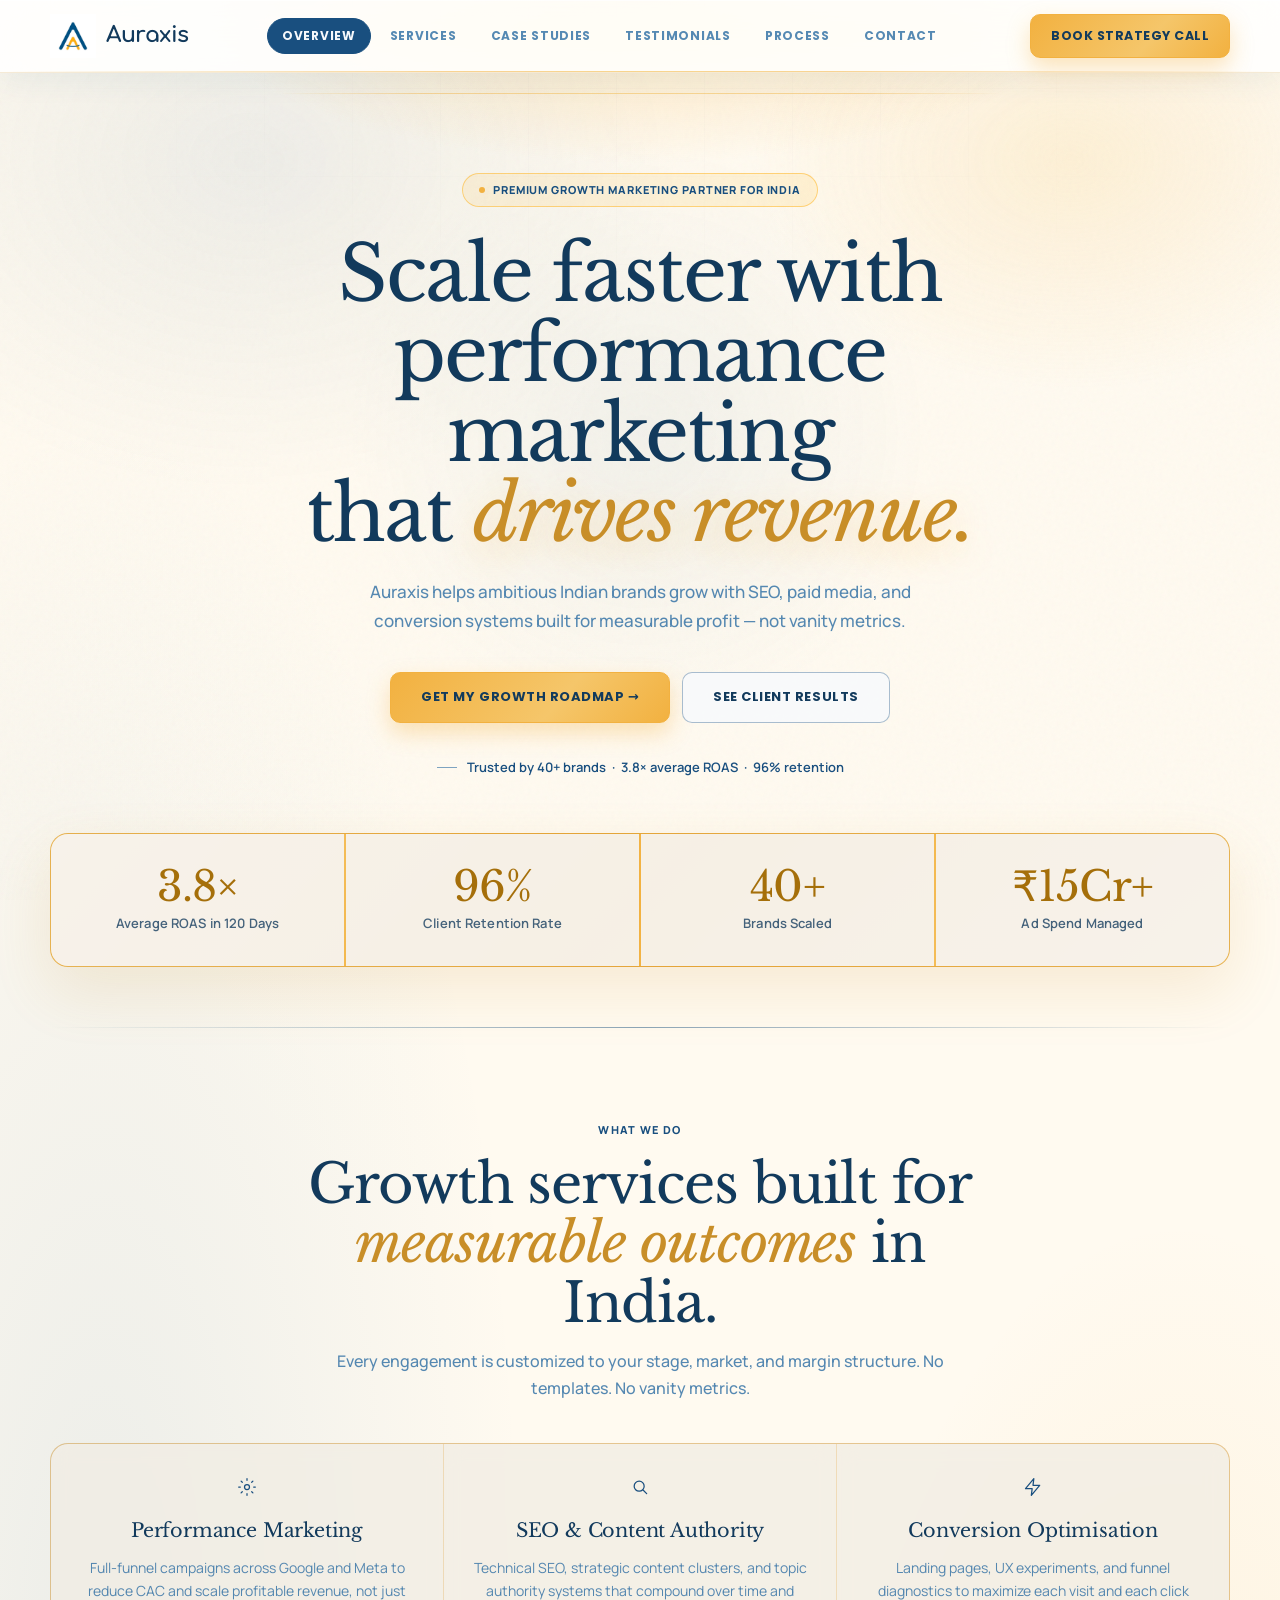
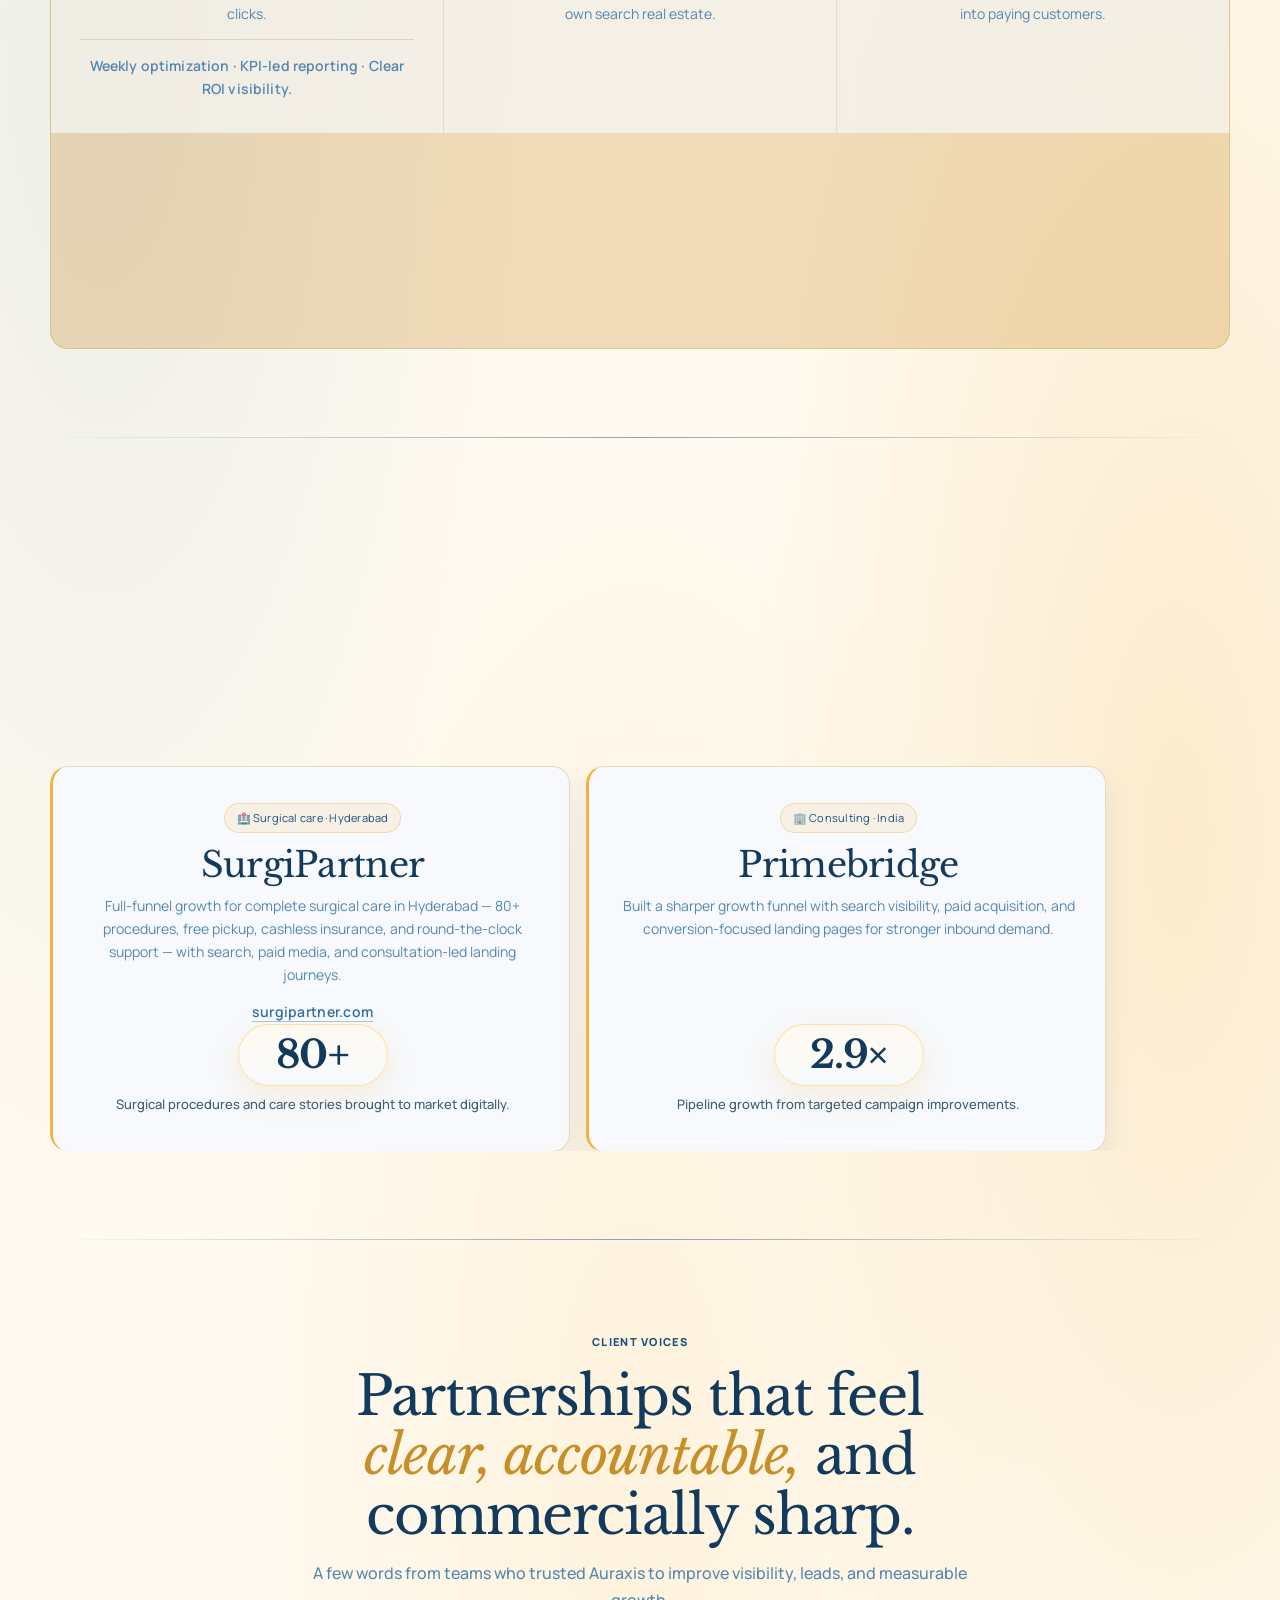
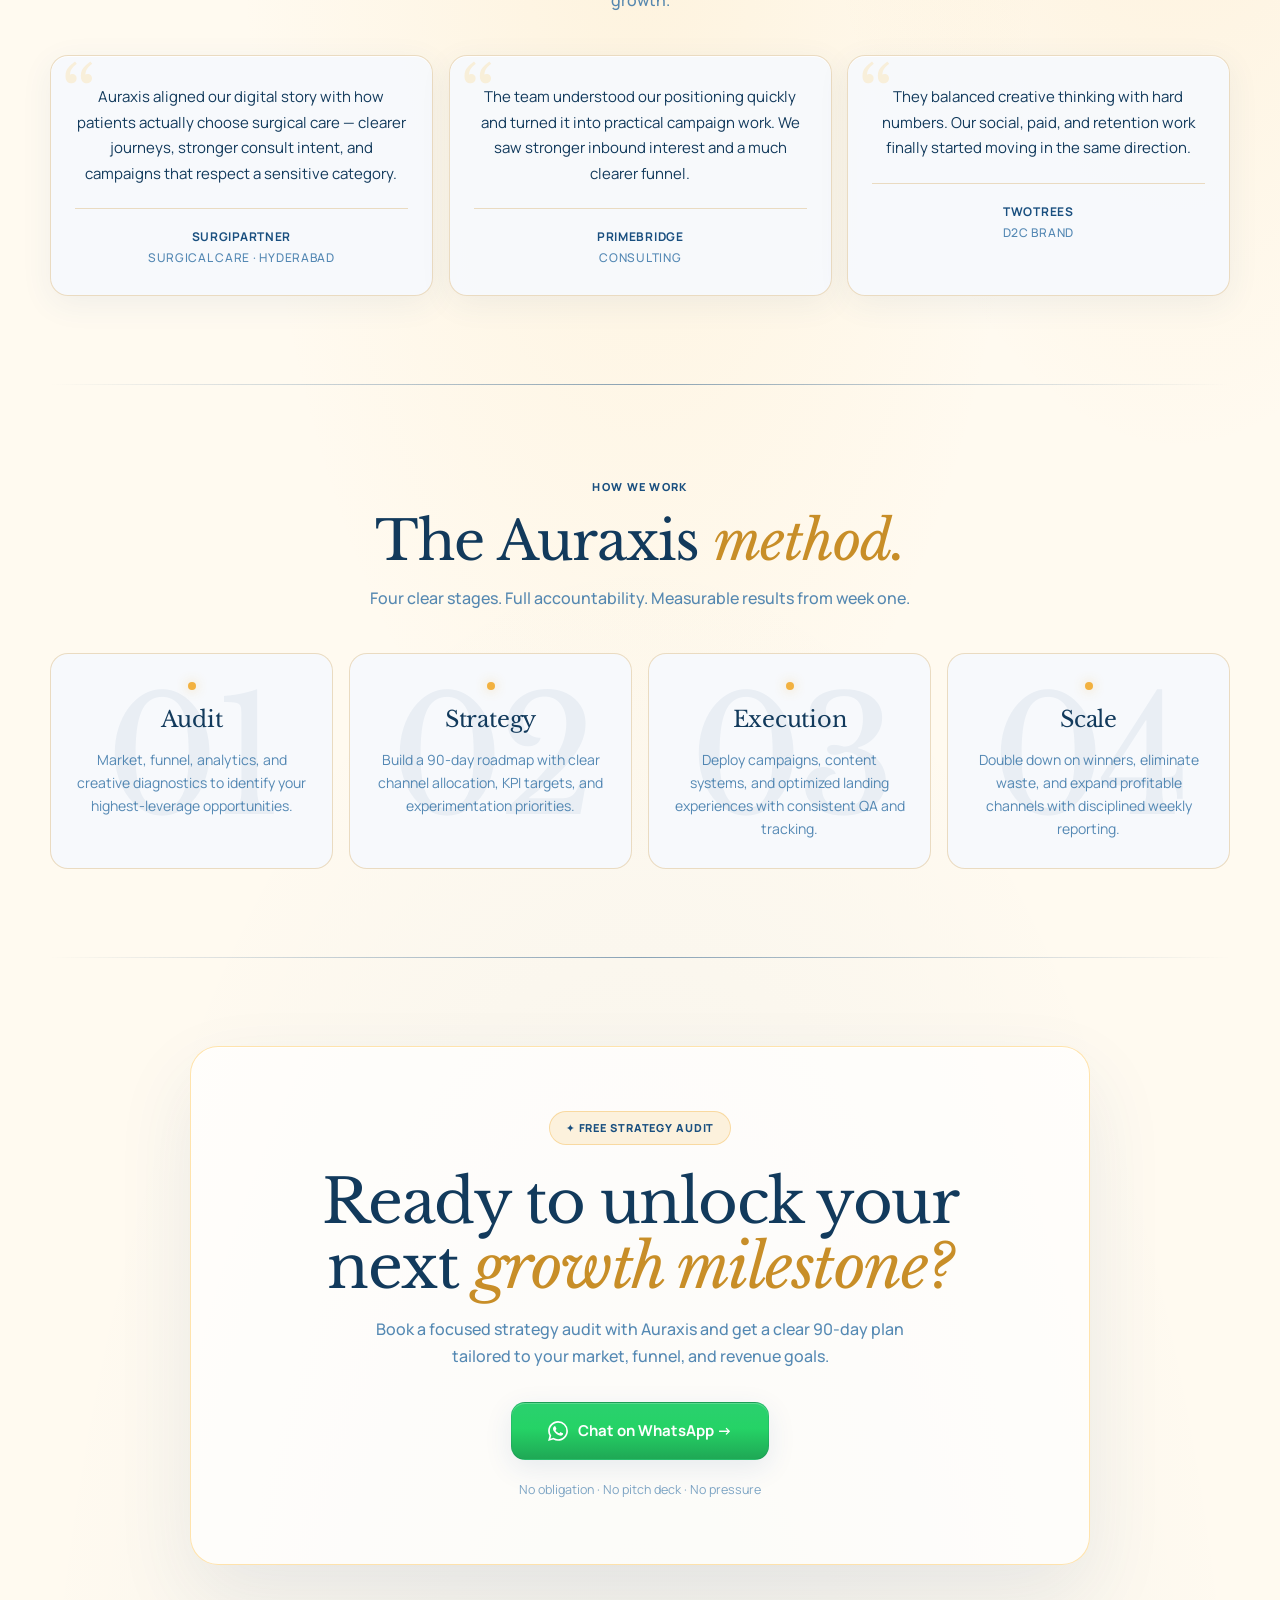
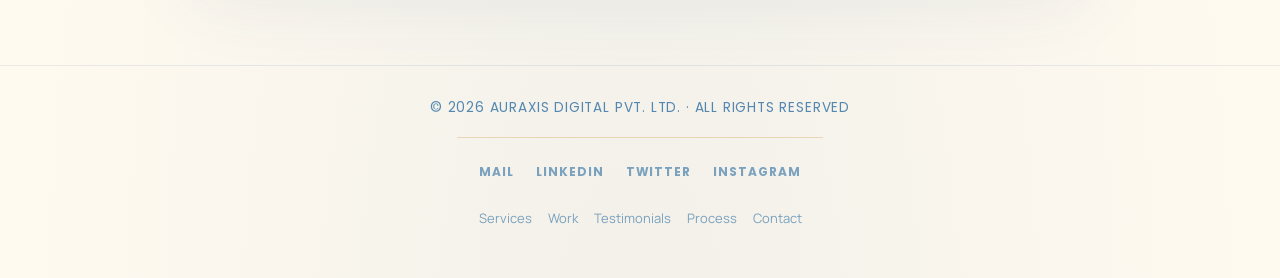
==== commit 8c83e164: "Fix mobile ticker speed, WhatsApp number, and add missing SEO/nav basics - Slow down client-work tic" ====
--- a/index.html
+++ b/index.html
@@ -9,18 +9,21 @@
   <meta name="robots" content="index, follow, max-image-preview:large" />
   <meta name="author" content="Auraxis Digital India" />
   <meta name="keywords" content="digital marketing agency India, SEO agency India, performance marketing India, growth marketing India, Auraxis" />
-  <link rel="canonical" href="https://auraxis.com/" />
+  <link rel="canonical" href="https://priyapyadala.github.io/Auraxis/" />
+  <link rel="icon" type="image/png" href="./assets/auraxis-logo.png" />
+  <link rel="apple-touch-icon" href="./assets/auraxis-logo.png" />
+  <meta name="theme-color" content="#194f7f" />
   <meta property="og:type" content="website" />
   <meta property="og:title" content="Auraxis India | Digital Marketing Agency for Growth" />
   <meta property="og:description" content="Scale your brand across India with SEO, paid growth, and conversion-focused digital strategy." />
-  <meta property="og:url" content="https://auraxis.com/" />
+  <meta property="og:url" content="https://priyapyadala.github.io/Auraxis/" />
   <meta property="og:site_name" content="Auraxis India" />
-  <meta property="og:image" content="https://auraxis.com/assets/auraxis-logo.png" />
+  <meta property="og:image" content="https://priyapyadala.github.io/Auraxis/assets/auraxis-logo.png" />
   <meta property="og:image:alt" content="Auraxis India logo" />
   <meta name="twitter:card" content="summary_large_image" />
   <meta name="twitter:title" content="Auraxis India | Digital Marketing Agency for Growth" />
   <meta name="twitter:description" content="Premium digital marketing services for Indian brands: SEO, paid media, and conversion systems." />
-  <meta name="twitter:image" content="https://auraxis.com/assets/auraxis-logo.png" />
+  <meta name="twitter:image" content="https://priyapyadala.github.io/Auraxis/assets/auraxis-logo.png" />
 
   <link rel="preconnect" href="https://fonts.googleapis.com" />
   <link rel="preconnect" href="https://fonts.gstatic.com" crossorigin />
@@ -31,8 +34,8 @@
       "@context": "https://schema.org",
       "@type": "Organization",
       "name": "Auraxis India",
-      "url": "https://auraxis.com/",
-      "logo": "https://auraxis.com/assets/auraxis-logo.png",
+      "url": "https://priyapyadala.github.io/Auraxis/",
+      "logo": "https://priyapyadala.github.io/Auraxis/assets/auraxis-logo.png",
       "description": "Digital marketing agency in India focused on SEO, performance marketing, and conversion growth.",
       "email": "hello@auraxis.com",
       "sameAs": []
@@ -70,6 +73,7 @@
         <a class="tab-link is-active" href="#top">Overview</a>
         <a class="tab-link" href="#services">Services</a>
         <a class="tab-link" href="#work">Case Studies</a>
+        <a class="tab-link" href="#testimonials">Testimonials</a>
         <a class="tab-link" href="#process">Process</a>
         <a class="tab-link" href="#contact">Contact</a>
       </div>
@@ -368,7 +372,7 @@
           <div class="contact-form">
             <a
               class="btn-whatsapp form-field-full"
-              href="https://wa.me/918867850733?text=Hi%20Auraxis%2C%20I%20would%20like%20to%20book%20a%20free%20strategy%20audit."
+              href="https://wa.me/918074871348?text=Hi%20Auraxis%2C%20I%20would%20like%20to%20book%20a%20free%20strategy%20audit."
               target="_blank"
               rel="noopener noreferrer"
             >
@@ -398,6 +402,7 @@
       <ul class="footer-links">
         <li><a href="#services">Services</a></li>
         <li><a href="#work">Work</a></li>
+        <li><a href="#testimonials">Testimonials</a></li>
         <li><a href="#process">Process</a></li>
         <li><a href="#contact">Contact</a></li>
       </ul>
--- a/styles.css
+++ b/styles.css
@@ -776,38 +776,6 @@
   margin-top: 2px;
 }
 
-/* ── NUMBERS BAND ── */
-.numband {
-  margin: 0;
-  padding: 0;
-  position: relative; z-index: 1;
-}
-.numband-inner {
-  width: min(100% - 40px, var(--max));
-  margin-inline: auto;
-  border: 1px solid var(--line);
-  border-radius: var(--r2);
-  background: linear-gradient(135deg, rgba(242,177,64,0.26) 0%, rgba(245,198,106,0.2) 100%);
-  display: grid;
-  grid-template-columns: repeat(4, 1fr);
-  gap: 1px;
-  overflow: hidden;
-}
-.nb {
-  background: rgba(247,249,252,0.78);
-  padding: 36px 24px;
-  text-align: center;
-}
-.nb-n {
-  font-family: 'Libre Baskerville', Georgia, serif;
-  font-size: clamp(2rem, 3.5vw, 2.8rem);
-  font-weight: 400;
-  color: var(--text); letter-spacing: -0.03em; line-height: 1;
-  margin-bottom: 8px;
-}
-.nb-n em { color: var(--gold-text); font-style: normal; }
-.nb-l { color: var(--muted); font-size: 12.5px; font-weight: 500; }
-
 /* ── PROCESS ── */
 
 .process-grid {
@@ -1134,10 +1102,9 @@
 @media (max-width: 980px) {
   .stats { grid-template-columns: repeat(2,1fr); }
   .services-grid { grid-template-columns: repeat(2,1fr); }
-  .cases { animation-duration: 22s; }
+  .cases { animation-duration: 36s; }
   .case-card { flex: 0 0 min(460px, calc(100vw - 56px)); }
   .testimonials-grid { grid-template-columns: 1fr; }
-  .numband-inner { grid-template-columns: repeat(2,1fr); }
   .process-grid { grid-template-columns: repeat(2,1fr); }
   .nav-tabs { justify-content: flex-start; }
 }
@@ -1180,11 +1147,10 @@
   h1 { font-size: 2.4rem; }
   .stats { grid-template-columns: repeat(2,1fr); }
   .services-grid { grid-template-columns: 1fr; }
-  .numband-inner { grid-template-columns: 1fr 1fr; }
   .process-grid { grid-template-columns: 1fr 1fr; }
   .cta-box { padding: 40px 24px; }
   .case-card { padding: 30px 22px; flex: 0 0 min(420px, calc(100vw - 48px)); }
-  .cases { animation-duration: 20s; }
+  .cases { animation-duration: 40s; }
 }
 
 @media (prefers-reduced-motion: reduce) {
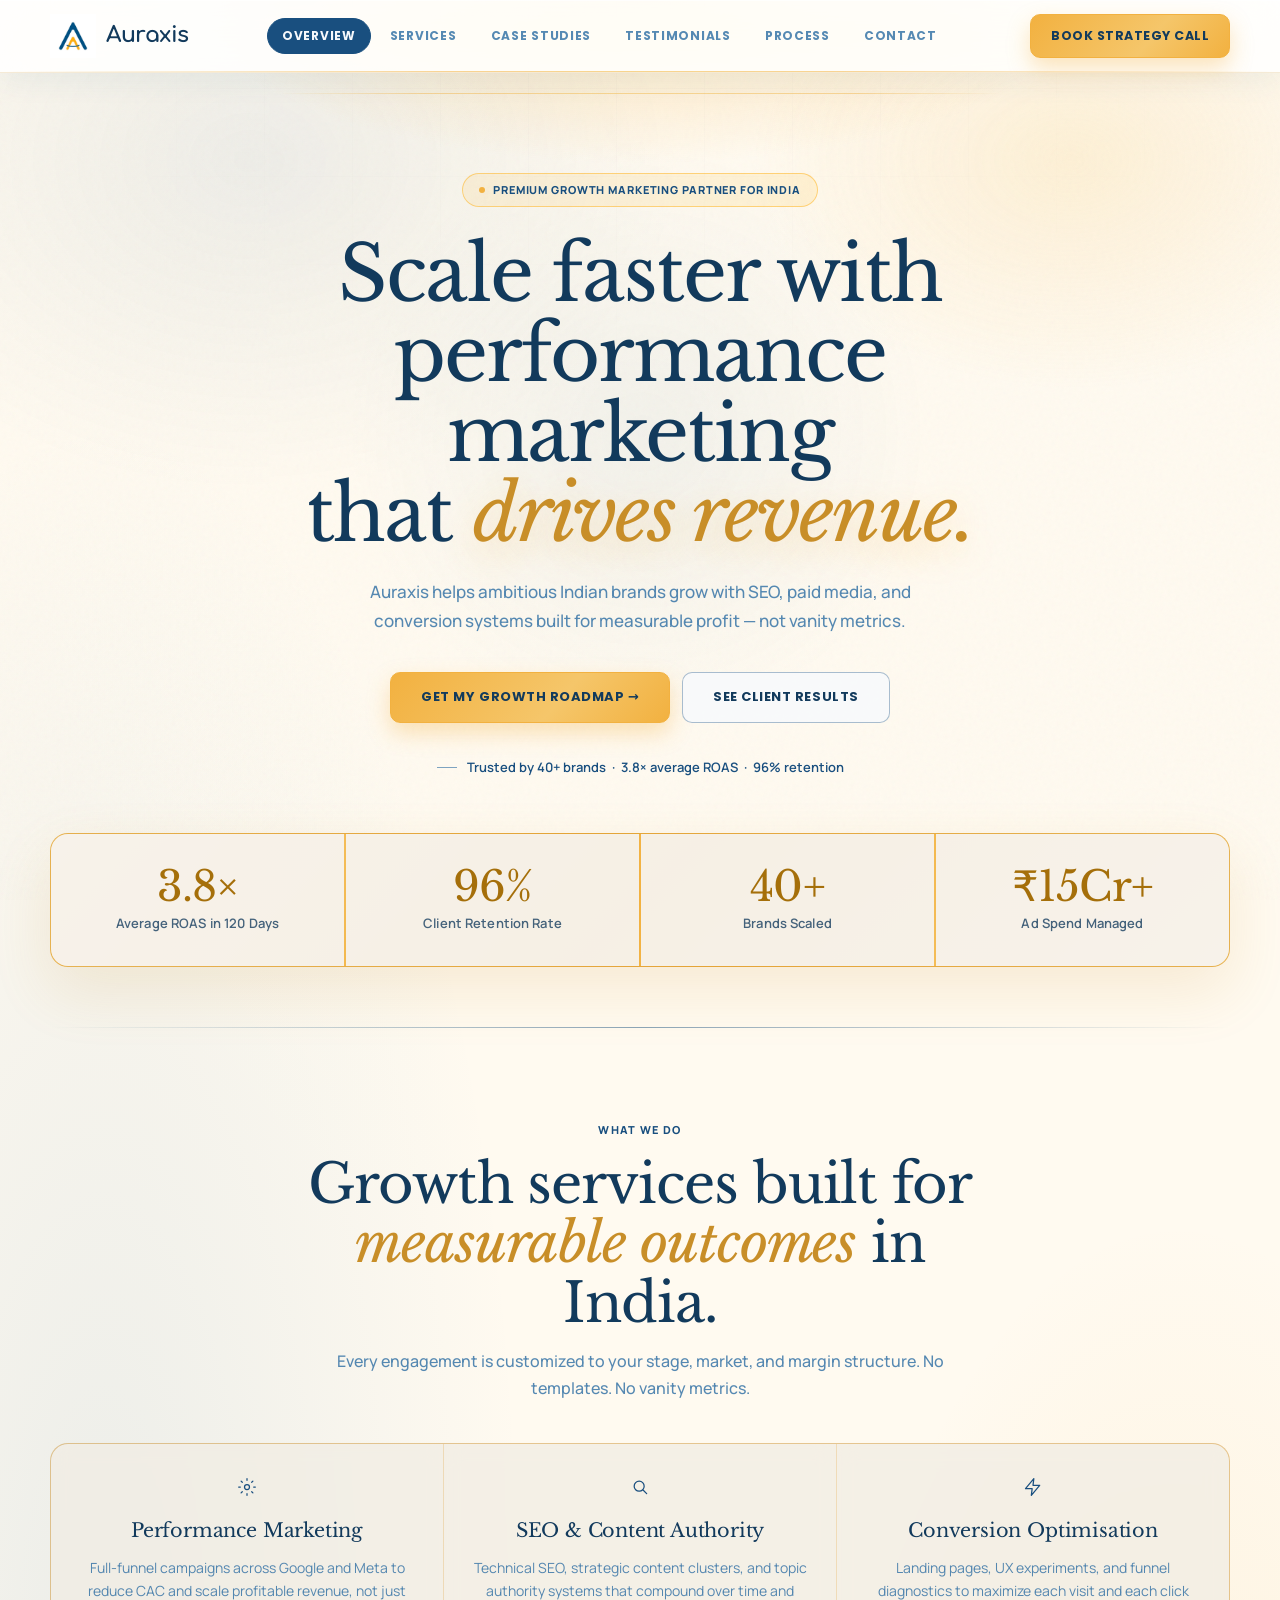
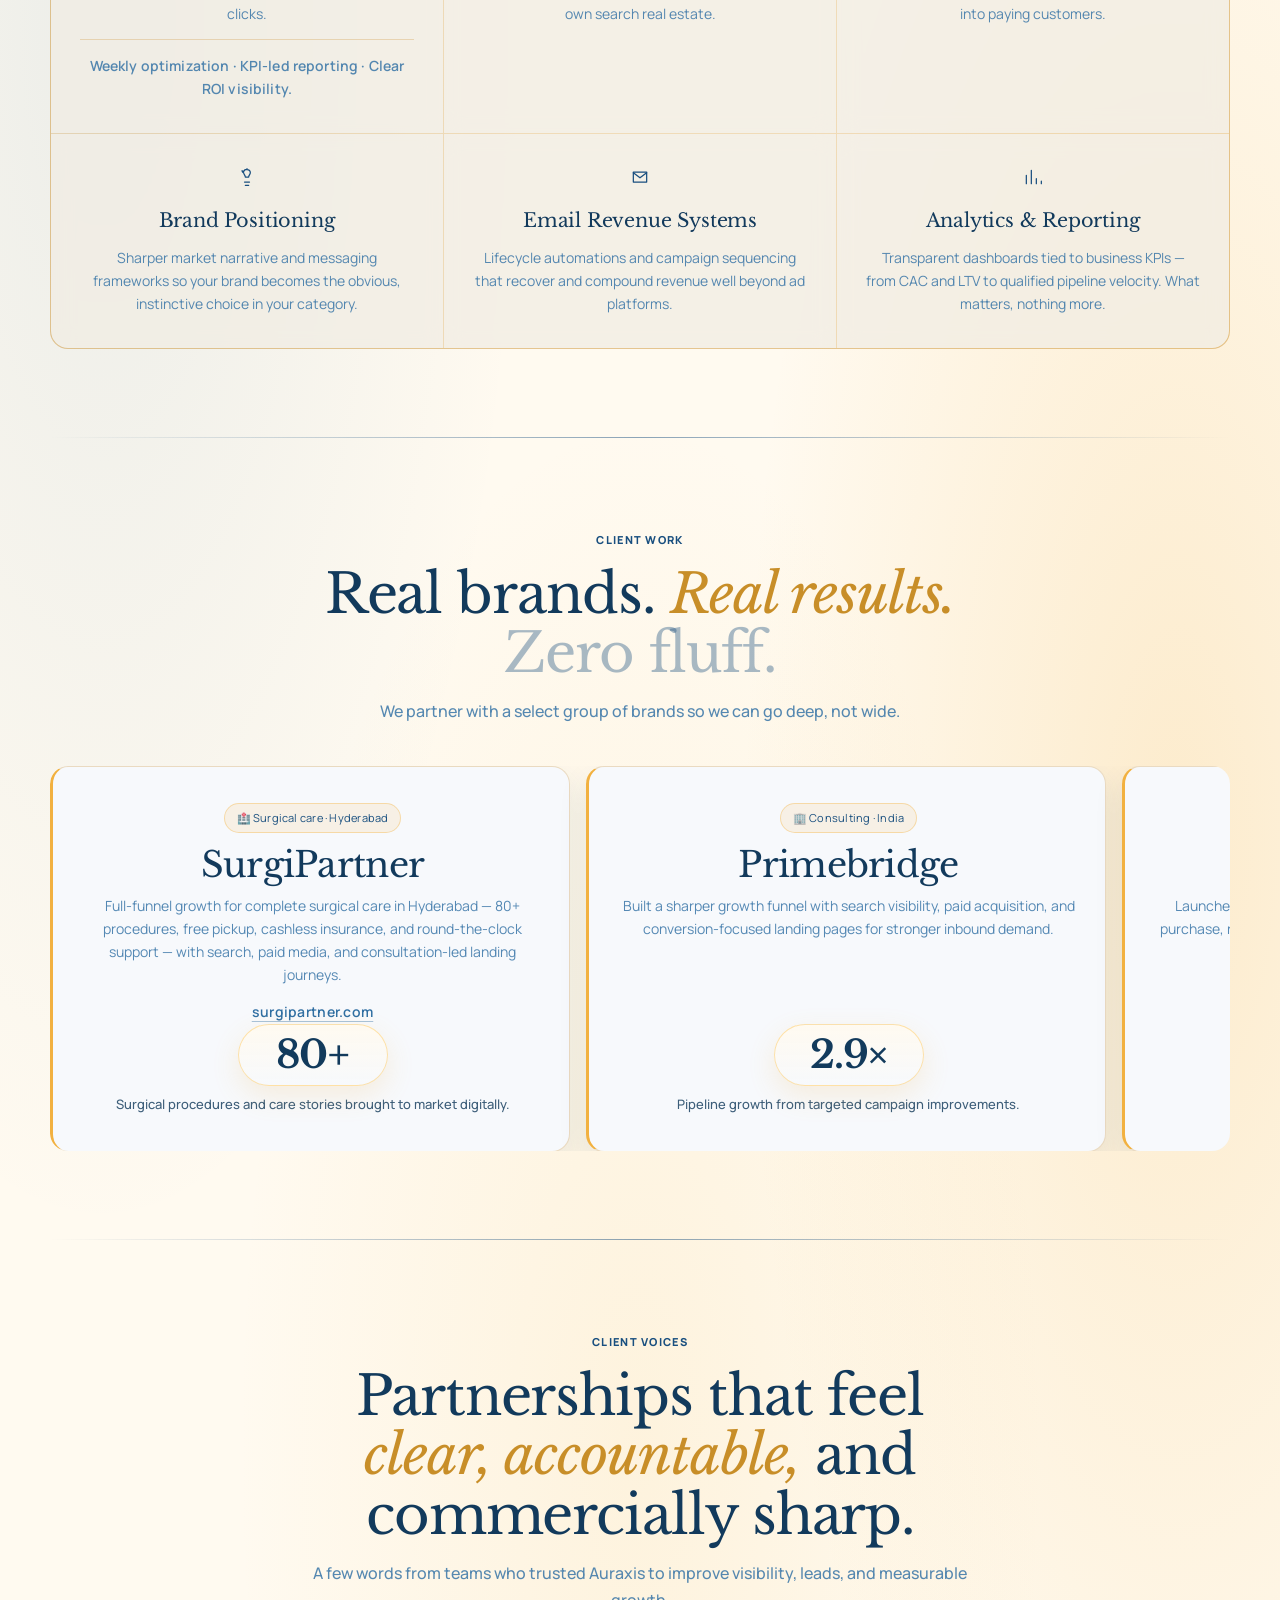
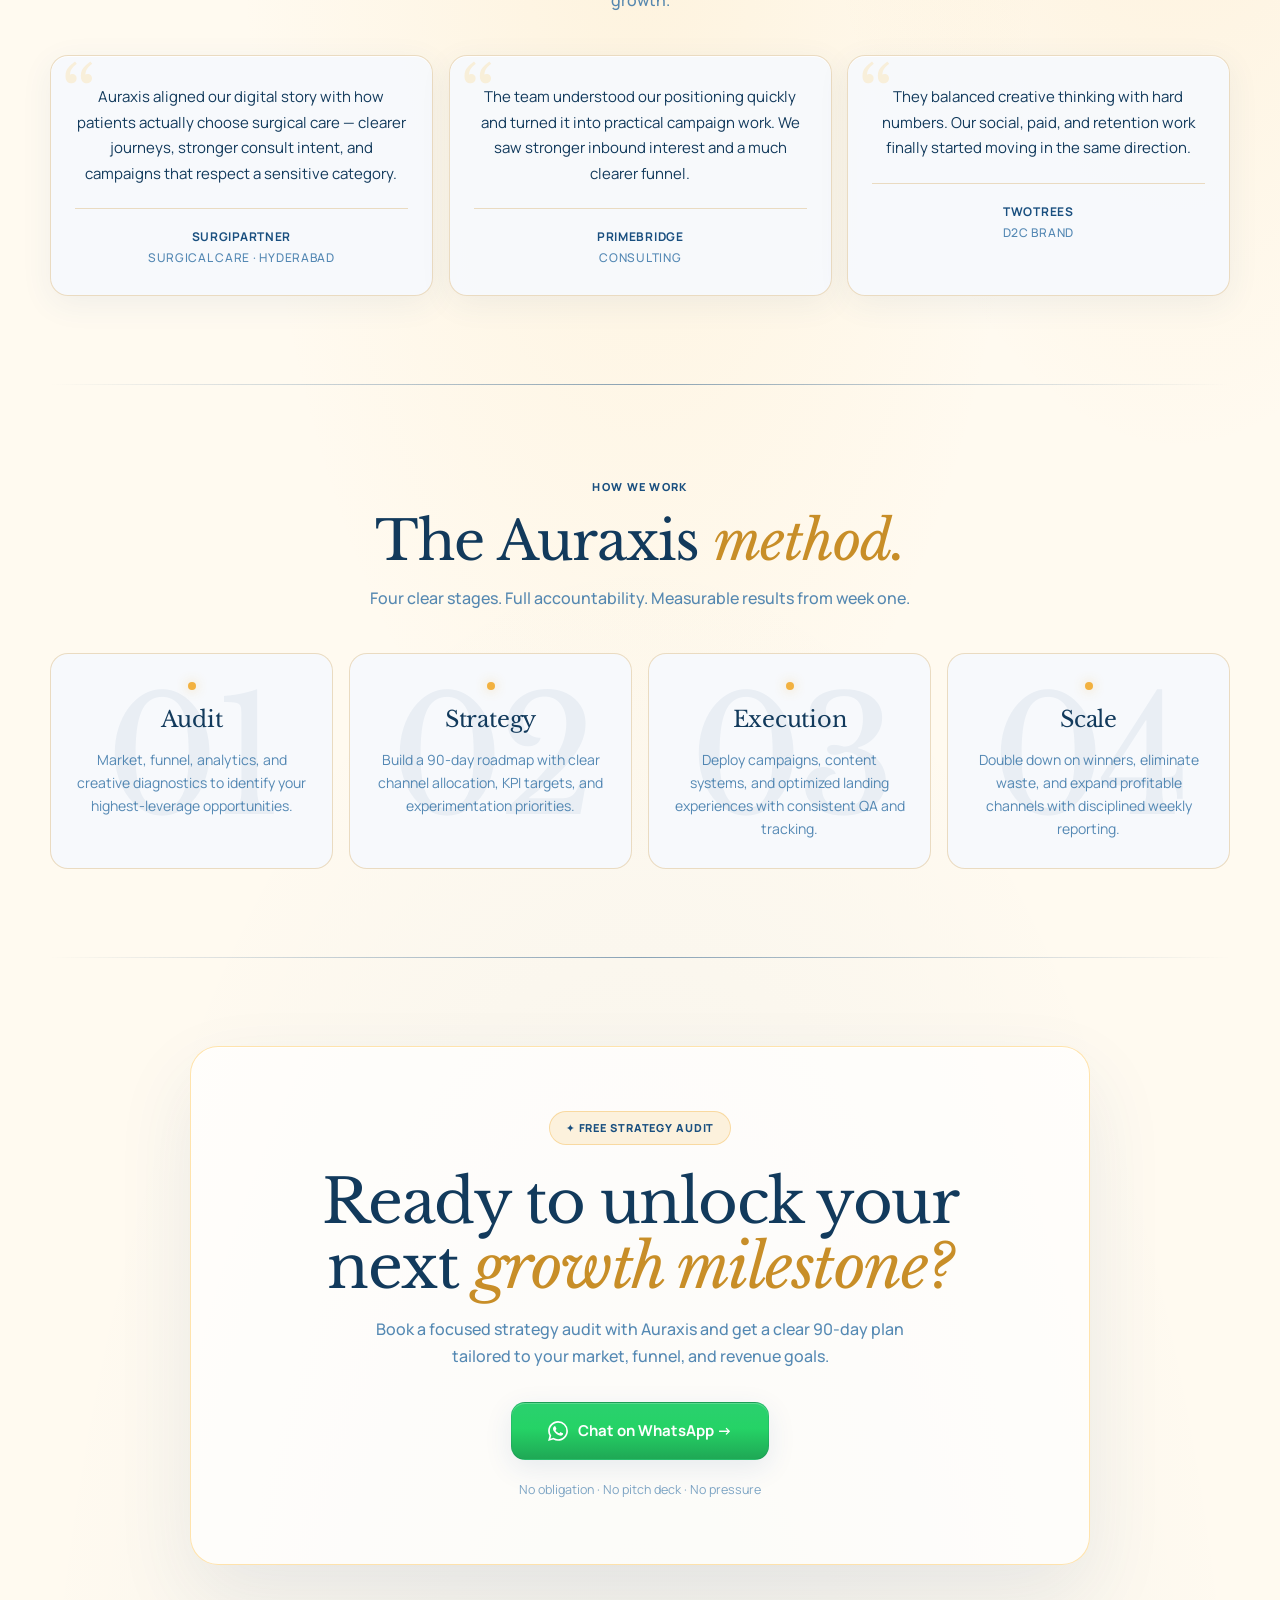
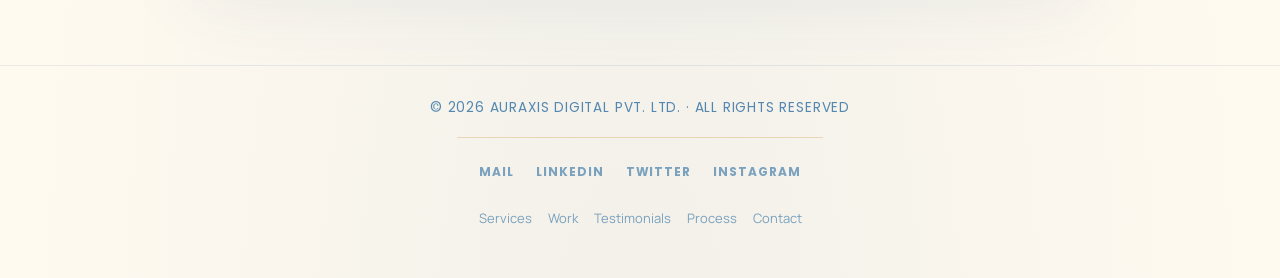
==== commit b051b463: "Use real custom domain (auraxismedia.com) and keep CNAME in deploy - Correct canonical/OG/Twitter/JS" ====
--- a/index.html
+++ b/index.html
@@ -9,21 +9,21 @@
   <meta name="robots" content="index, follow, max-image-preview:large" />
   <meta name="author" content="Auraxis Digital India" />
   <meta name="keywords" content="digital marketing agency India, SEO agency India, performance marketing India, growth marketing India, Auraxis" />
-  <link rel="canonical" href="https://priyapyadala.github.io/Auraxis/" />
+  <link rel="canonical" href="https://auraxismedia.com/" />
   <link rel="icon" type="image/png" href="./assets/auraxis-logo.png" />
   <link rel="apple-touch-icon" href="./assets/auraxis-logo.png" />
   <meta name="theme-color" content="#194f7f" />
   <meta property="og:type" content="website" />
   <meta property="og:title" content="Auraxis India | Digital Marketing Agency for Growth" />
   <meta property="og:description" content="Scale your brand across India with SEO, paid growth, and conversion-focused digital strategy." />
-  <meta property="og:url" content="https://priyapyadala.github.io/Auraxis/" />
+  <meta property="og:url" content="https://auraxismedia.com/" />
   <meta property="og:site_name" content="Auraxis India" />
-  <meta property="og:image" content="https://priyapyadala.github.io/Auraxis/assets/auraxis-logo.png" />
+  <meta property="og:image" content="https://auraxismedia.com/assets/auraxis-logo.png" />
   <meta property="og:image:alt" content="Auraxis India logo" />
   <meta name="twitter:card" content="summary_large_image" />
   <meta name="twitter:title" content="Auraxis India | Digital Marketing Agency for Growth" />
   <meta name="twitter:description" content="Premium digital marketing services for Indian brands: SEO, paid media, and conversion systems." />
-  <meta name="twitter:image" content="https://priyapyadala.github.io/Auraxis/assets/auraxis-logo.png" />
+  <meta name="twitter:image" content="https://auraxismedia.com/assets/auraxis-logo.png" />
 
   <link rel="preconnect" href="https://fonts.googleapis.com" />
   <link rel="preconnect" href="https://fonts.gstatic.com" crossorigin />
@@ -34,8 +34,8 @@
       "@context": "https://schema.org",
       "@type": "Organization",
       "name": "Auraxis India",
-      "url": "https://priyapyadala.github.io/Auraxis/",
-      "logo": "https://priyapyadala.github.io/Auraxis/assets/auraxis-logo.png",
+      "url": "https://auraxismedia.com/",
+      "logo": "https://auraxismedia.com/assets/auraxis-logo.png",
       "description": "Digital marketing agency in India focused on SEO, performance marketing, and conversion growth.",
       "email": "hello@auraxis.com",
       "sameAs": []
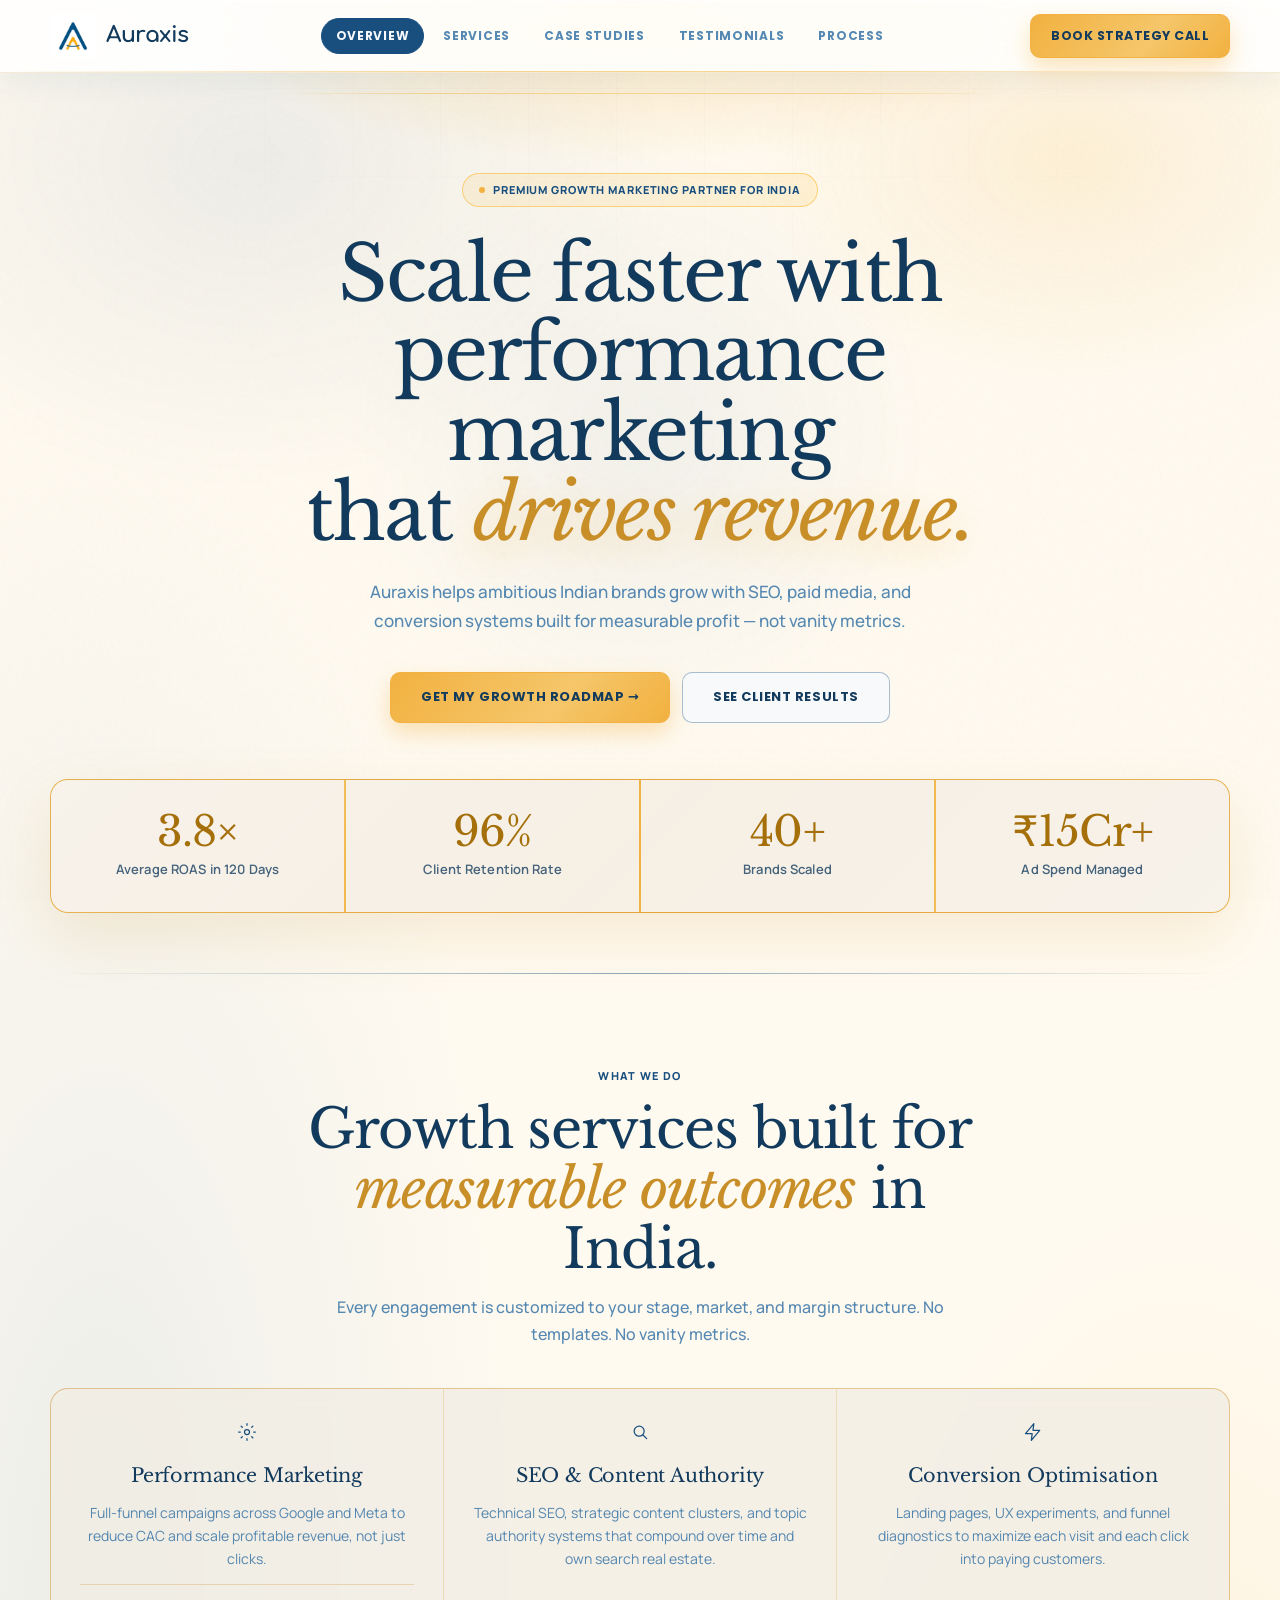
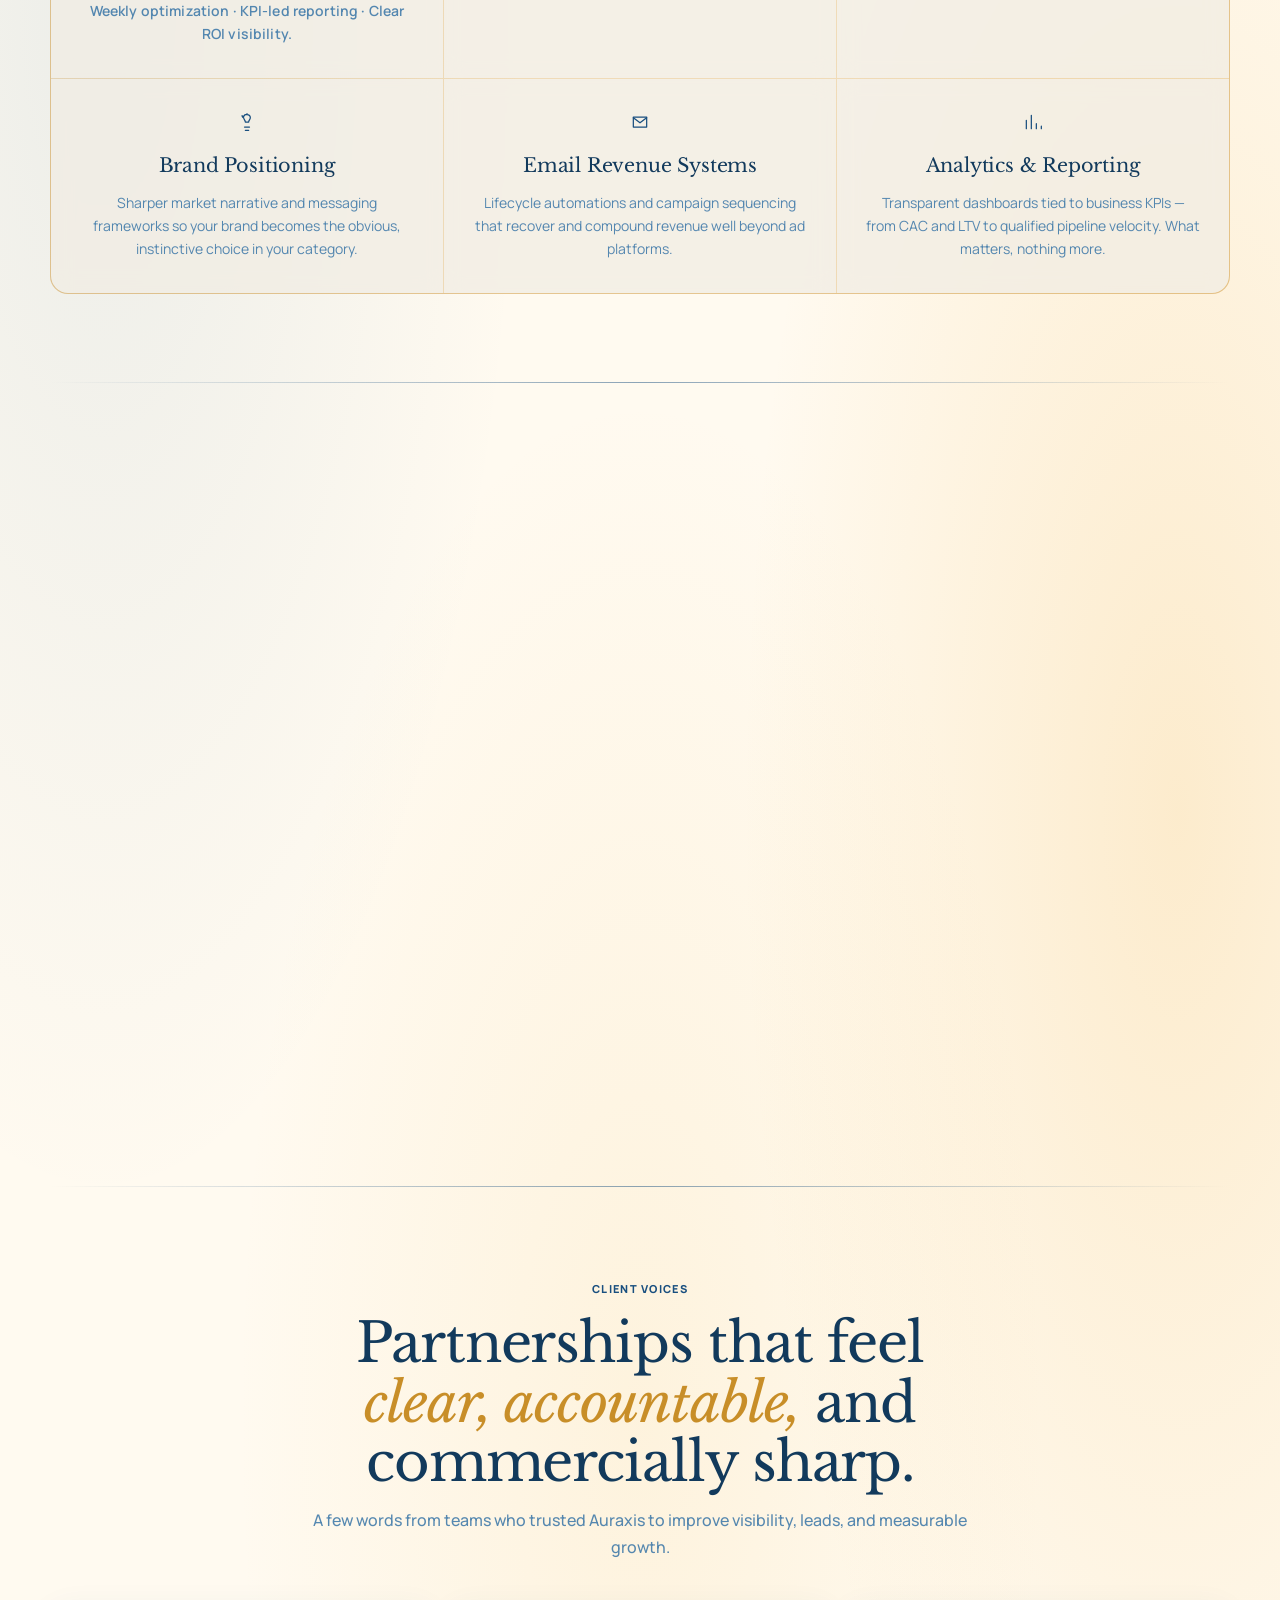
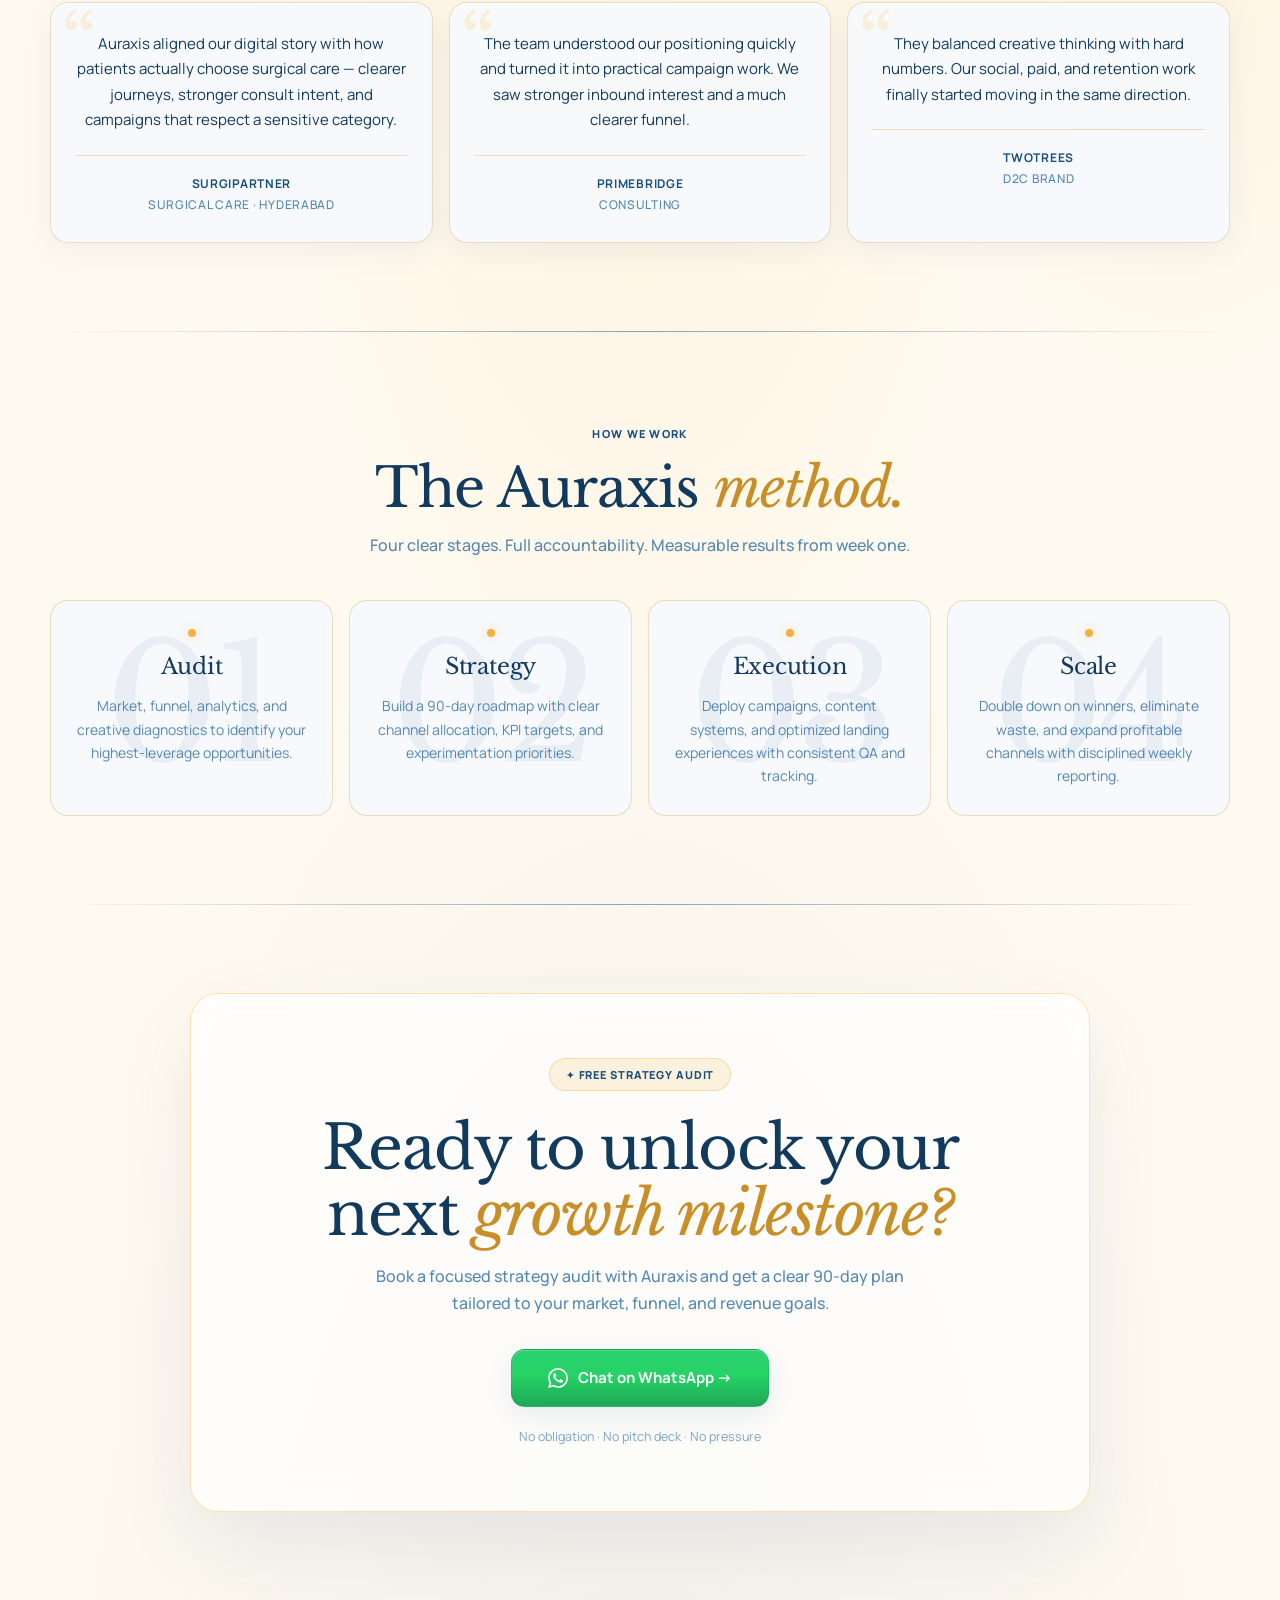
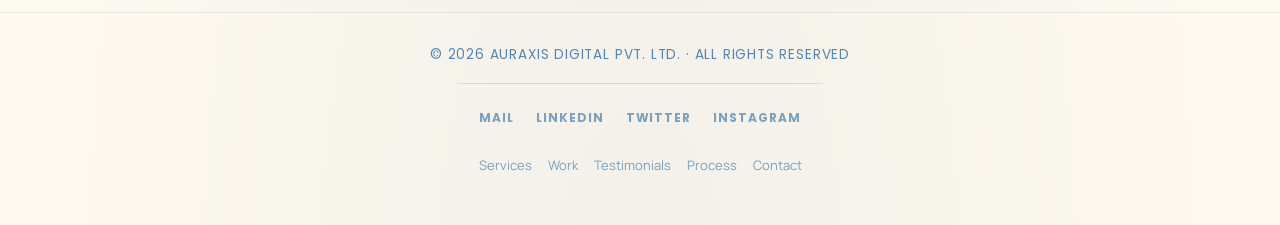
==== commit b9c777f5: "Remove redundant nav/hero copy, fix mobile ticker, and tighten performance - Drop redundant "Contact" ====
--- a/index.html
+++ b/index.html
@@ -27,7 +27,7 @@
 
   <link rel="preconnect" href="https://fonts.googleapis.com" />
   <link rel="preconnect" href="https://fonts.gstatic.com" crossorigin />
-  <link href="https://fonts.googleapis.com/css2?family=Comfortaa:wght@400;500;600;700&family=Libre+Baskerville:ital,wght@0,400;0,700;1,400&family=Manrope:wght@400;500;600;700;800&family=Poppins:wght@400;500;600;700;800&display=swap" rel="stylesheet" />
+  <link href="https://fonts.googleapis.com/css2?family=Comfortaa:wght@700;800&family=Libre+Baskerville:ital,wght@0,400;1,400&family=Manrope:wght@400;500;600;700;800&family=Poppins:wght@400;700&display=swap" rel="stylesheet" />
 
   <script type="application/ld+json">
     {
@@ -75,7 +75,6 @@
         <a class="tab-link" href="#work">Case Studies</a>
         <a class="tab-link" href="#testimonials">Testimonials</a>
         <a class="tab-link" href="#process">Process</a>
-        <a class="tab-link" href="#contact">Contact</a>
       </div>
       <a class="btn btn-gold nav-cta" href="#contact">Book Strategy Call</a>
     </div>
@@ -101,9 +100,6 @@
         <a href="#contact" class="btn btn-gold btn-lg">Get My Growth Roadmap →</a>
         <a href="#work" class="btn btn-lg">See Client Results</a>
       </div>
-      <p class="hero-proof" data-reveal style="--delay:290ms;">
-        Trusted by 40+ brands &nbsp;·&nbsp; 3.8× average ROAS &nbsp;·&nbsp; 96% retention
-      </p>
     </div>
 
     <div class="stats" data-reveal style="--delay:380ms;">
@@ -440,6 +436,17 @@
     }, { threshold: 0.1, rootMargin: '0px 0px -40px 0px' });
     revealEls.forEach(el => revealObs.observe(el));
 
+    // Pause the client-work ticker when it's off-screen to save CPU/battery
+    const casesViewport = document.querySelector('.cases-viewport');
+    if (casesViewport) {
+      const tickerObs = new IntersectionObserver(entries => {
+        entries.forEach(e => {
+          casesViewport.classList.toggle('is-offscreen', !e.isIntersecting);
+        });
+      }, { threshold: 0 });
+      tickerObs.observe(casesViewport);
+    }
+
     // Active tab on scroll
     const tabLinks = Array.from(document.querySelectorAll('.tab-link'));
     const sectionMap = tabLinks.reduce((acc, l) => {
--- a/styles.css
+++ b/styles.css
@@ -380,19 +380,6 @@
   margin-bottom: 24px;
 }
 
-.hero-proof {
-  display: inline-flex; align-items: center; gap: 10px;
-  color: var(--teal); font-size: 13px; font-weight: 600;
-  margin-top: 10px;
-  justify-content: center;
-}
-.hero-proof::before {
-  content: '';
-  display: inline-block;
-  width: 20px; height: 1px;
-  background: var(--dim);
-}
-
 /* stats strip */
 .stats {
   margin-top: 56px;
@@ -574,7 +561,7 @@
   padding-top: 14px;
   border-top: 1px solid var(--line);
   color: var(--teal);
-  font-size: 12px; font-weight: 600;
+  font-size: 14px; font-weight: 600;
   letter-spacing: 0.01em;
   text-align: center;
 }
@@ -608,7 +595,10 @@
   animation: caseTicker 28s linear infinite;
   will-change: transform;
 }
-.cases-viewport:hover .cases { animation-play-state: paused; }
+@media (hover: hover) and (pointer: fine) {
+  .cases-viewport:hover .cases { animation-play-state: paused; }
+}
+.cases-viewport.is-offscreen .cases { animation-play-state: paused; }
 @keyframes caseTicker {
   0% { transform: translateX(0); }
   100% { transform: translateX(calc(-50% - (var(--case-gap) / 2))); }
@@ -691,7 +681,7 @@
 }
 .case-result-label {
   color: rgba(18, 58, 92, 0.82);
-  font-size: 13px;
+  font-size: 14px;
   font-weight: 500;
   margin-top: 8px;
 }
@@ -1091,7 +1081,6 @@
   transition: opacity 700ms cubic-bezier(0.16, 1, 0.3, 1),
               transform 700ms cubic-bezier(0.16, 1, 0.3, 1);
   transition-delay: var(--delay, 0ms);
-  will-change: opacity, transform;
 }
 [data-reveal].is-visible {
   opacity: 1;
